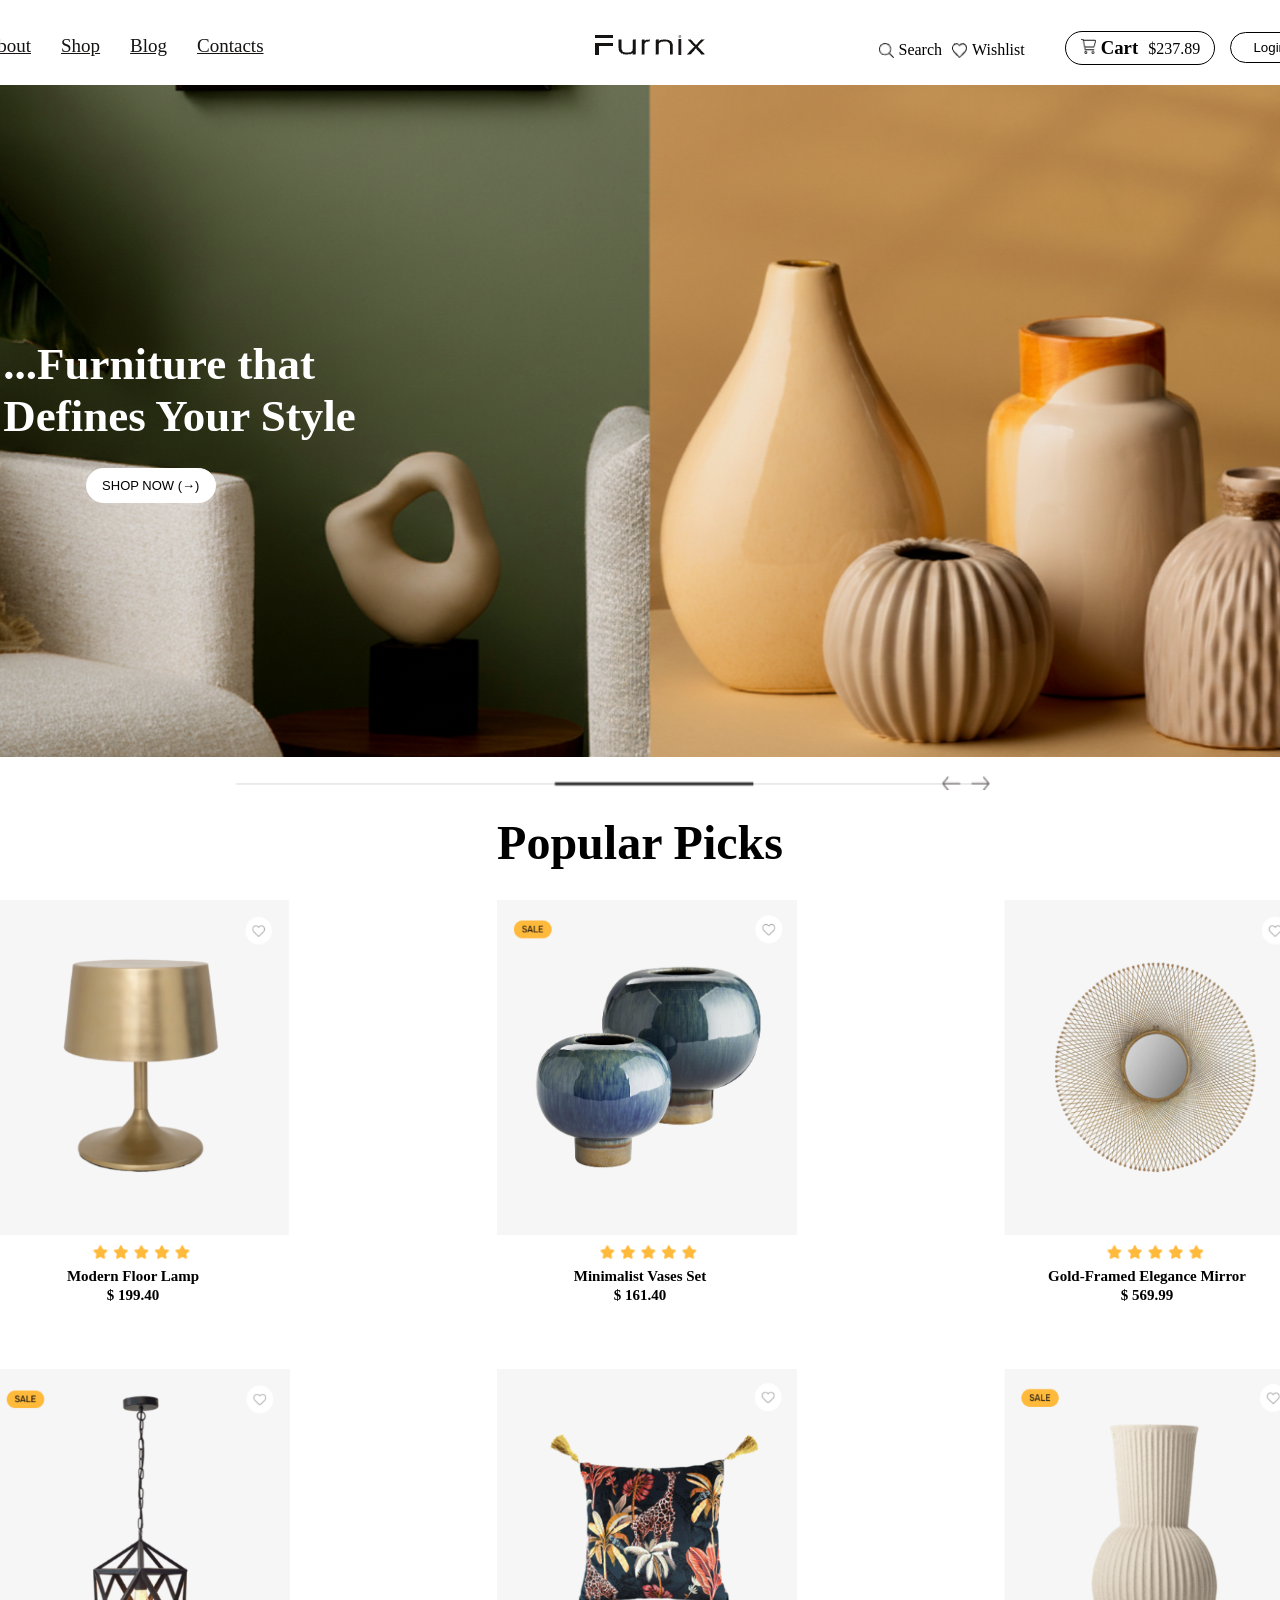
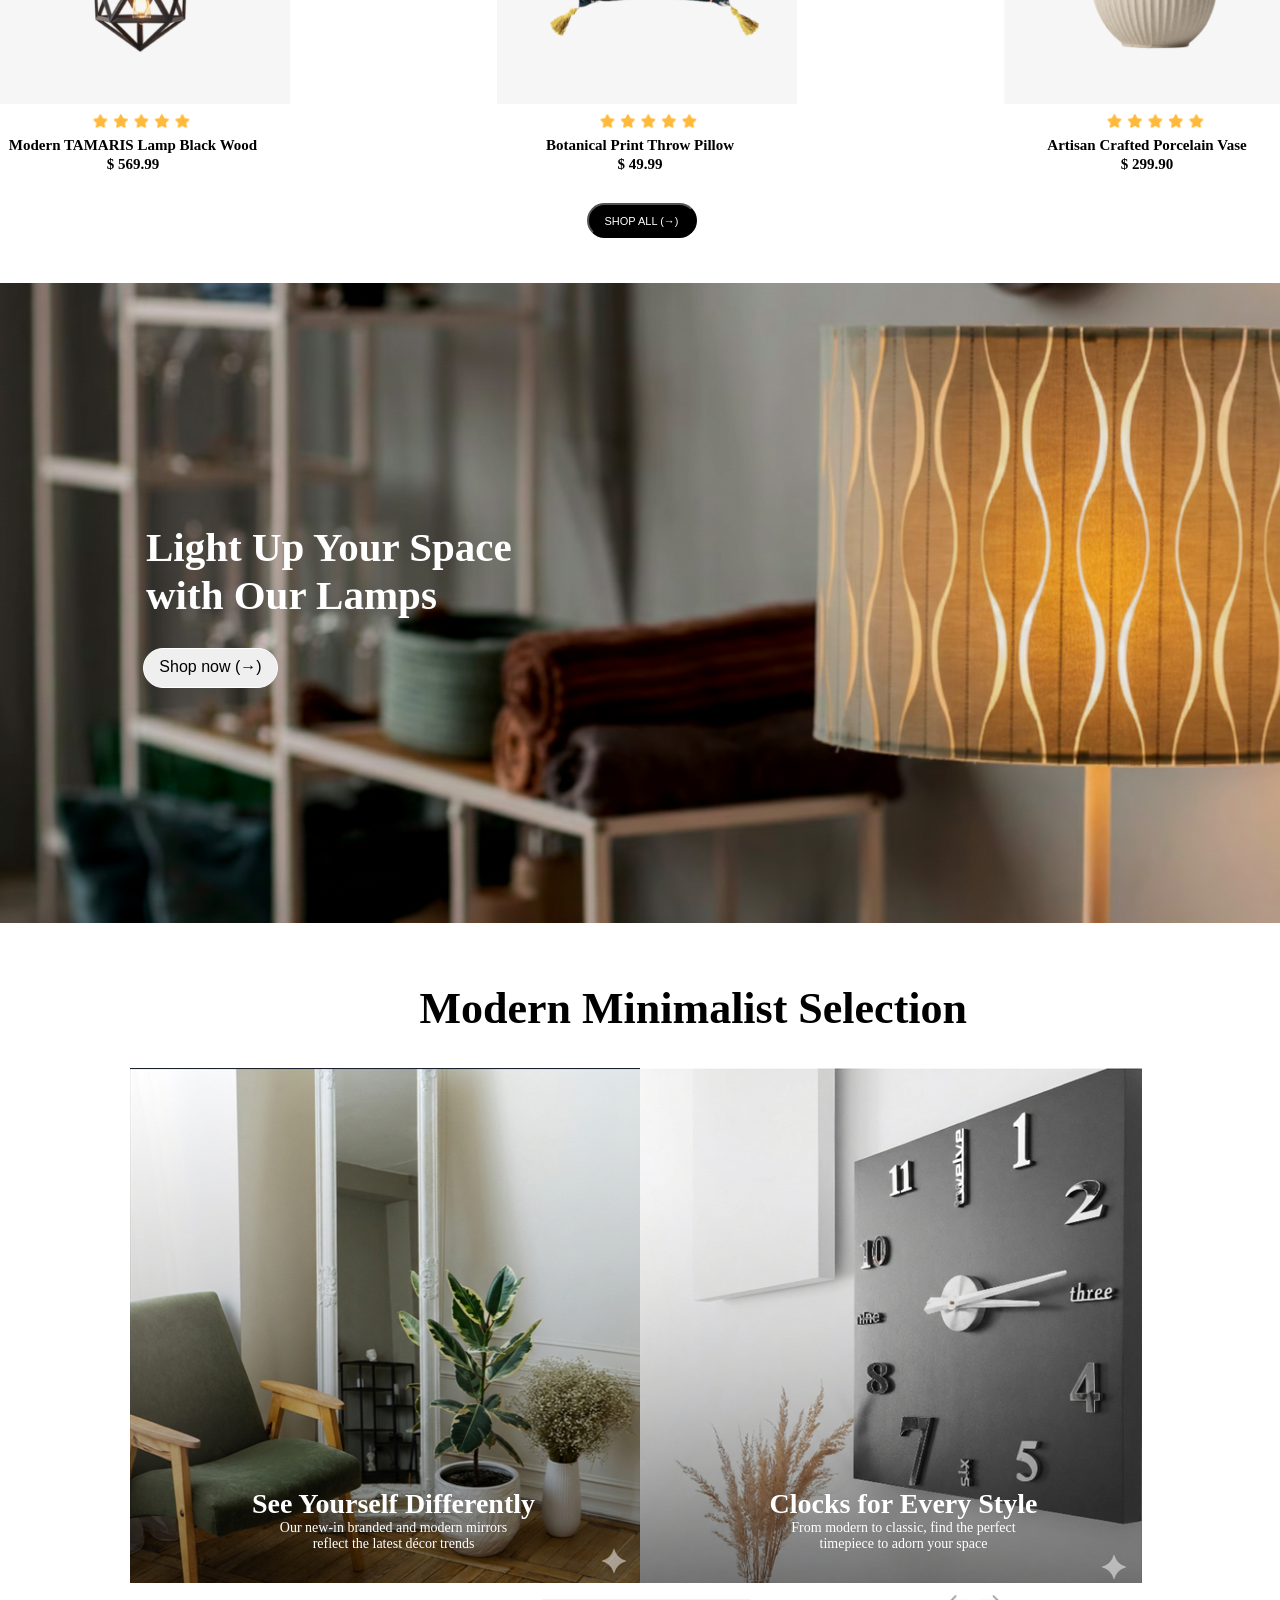
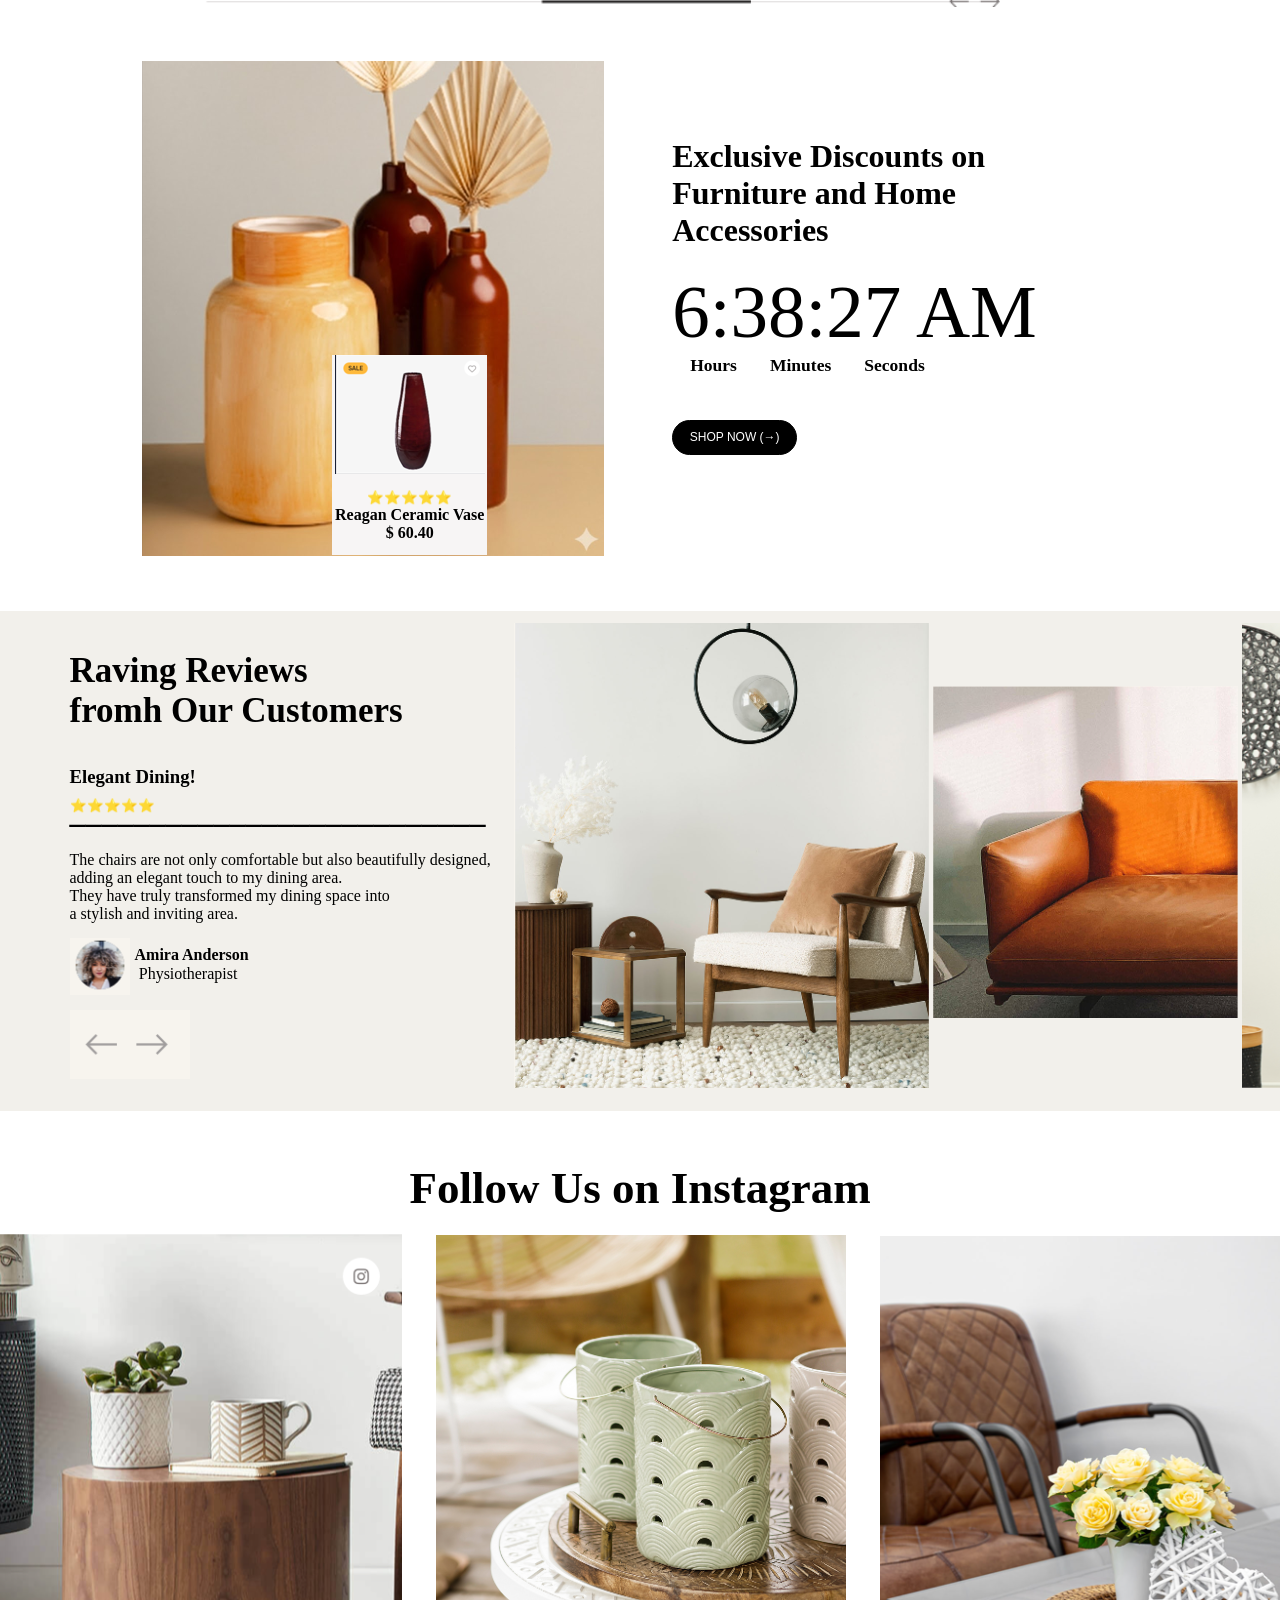
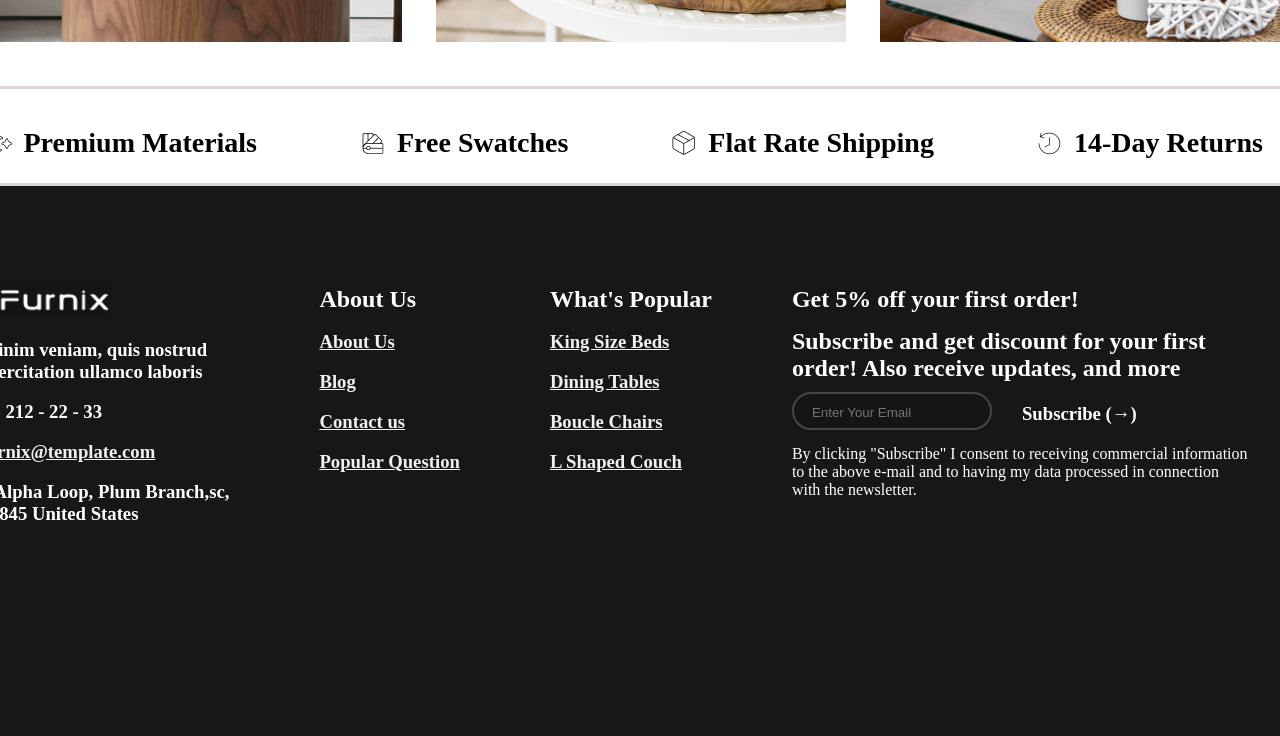
==== Index.htm/Index.html @ 24d4b341 "feat: New html css" ====
<!DOCTYPE html>
<html lang="en">
<head>
    <meta charset="UTF-8">
    <meta name="viewport" content="width=device-width, initial-scale=1.0">
    <title>Furnix</title>
    <link rel="stylesheet" href="/Style.css/stayl.css">
    <script>
    function displayTime (){
        let element = document.getElementById("clock");
        let now = new Date();
        element.innerHTML = now.toLocaleTimeString();
        setTimeout(displayTime,1000);
    }  
    window.onload = displayTime
    </script>
</head>
<body class="main_frame">
 <header class="header">
        <div class="header_box">
            <div class="header_box1">
                <img class="header_logo" src="/img.fayl/Logo (3).png" alt="">
            </div>
            <div class="header_box2">
                <a class="menu" href="">About</a>
                <a class="menu" href="">Shop</a>
                <a class="menu" href="">Blog</a>
                <a class="menu" href="">Contacts</a>
            </div>
            <div class="header_box3">
                <img class="header_img" src="/img.fayl/search (2).png" alt="">
                <p>Search</p>
                <img class="header_img" src="/img.fayl/heart.png" alt="">
                <p>Wishlist</p>
                <div class="header_box4">
                <img  class="header_img " src="/img.fayl/cart (2).png" alt="">
                <h3>Cart</h3>
                <p class="header_p">$237.89</p>
                </div>
            </div>
            <div class="sign1">
                <a  href="http://127.0.0.1:5501/Index.htm/Sign%20in.html"><button class="sign_in">Login</button></a>
             
            </div>  
            <div class="sign2">
                <a href="http://127.0.0.1:5501/Index.htm/Sign%20up.html"><button class="sign_in">Sign up</button></a>
            </div>
        </div> 
        <section class="hero">
          <div class="hero-content">
           <h1 class="h1">...Furniture that<br> Defines Your Style</h1> 
           <a href=""><button class="btn">SHOP NOW (→) </button></a>
          </div>
           <img class="section_img" src="/img.fayl/Skrinshot 2026-01-13 184321.png" alt="">
        </section>
        <h1 class="h1_grid">Popular Picks</h1>
        <div class="display_grid"> 
            <div>
                <img class="grid-1" src="/img.fayl/chiroq1.png" alt="">
                <img class="img_grid" src="/img.fayl/5 yulduz.png" alt="">
                <h4 class="h1-grid">Modern Floor Lamp</h4>
                <h5 class="h1-grid">$ 199.40</h5>
            </div>
            <div>
                <img class="grid-1" src="/img.fayl/koza1.png" alt="">
                <img class="img_grid" src="/img.fayl/5 yulduz.png" alt="">
                <h4 class="h1-grid">Minimalist Vases Set</h4>
                <h5 class="h1-grid">$ 161.40</h5>
            </div>
            <div>
                <img class="grid-1" src="/img.fayl/shilampa.png" alt="">
                <img class="img_grid" src="/img.fayl/5 yulduz.png" alt="">
                <h4 class="h1-grid">Gold-Framed Elegance Mirror</h4>
                <h5 class="h1-grid">$ 569.99</h5>
            </div>
            <div>
                <img class="grid-1" src="/img.fayl/lampa.png" alt="">
                <img class="img_grid" src="/img.fayl/5 yulduz.png" alt="">
                <h4 class="h1-grid">Modern TAMARIS Lamp Black Wood</h4>
                <h5 class="h1-grid">$ 569.99 </h5>
            </div>
            <div>
                <img class="grid-1" src="/img.fayl/yostiq.png" alt="">
                <img class="img_grid" src="/img.fayl/5 yulduz.png" alt="">
                <h4 class="h1-grid">Botanical Print Throw Pillow</h4>
                <h5 class="h1-grid">$ 49.99</h5>
                 <a href=""><button class="buttton_grid">SHOP ALL (→)</button></a>
            </div>
            <div>
                <img class="grid-1"  src="/img.fayl/koza2.png" alt="">
                <img class="img_grid" src="/img.fayl/5 yulduz.png" alt="">
                <h4 class="h1-grid">Artisan Crafted Porcelain Vase</h4>
                <h5 class="h1-grid">$ 299.90</h5>
            </div> 
        </div>
        <div class="Banner">
            <div class="Banner1">
               <h1 class="Banner_h1">Light Up Your Space <br> with Our Lamps</h1>
               <a href=""><button class="Banner_button">Shop now (→)</button></a>
            </div>
        </div>
        <h1 class="collections_h1">Modern Minimalist Selection</h1>
        <div class="collections">
            <div class="collections_img">
              <div  class="collections_p">
                <h1>See Yourself Differently</h1>
                <p>Our new-in branded and modern mirrors </p>
                <p>reflect the latest décor trends</p>
              </div>
            </div>
            <div class="collections_img1">
              <div class="collections_p1">
                <h1 >Clocks for Every Style</h1>
                <p>From modern to classic, find the perfect</p>
                <p>timepiece to adorn your space</p>
              </div>
            </div>
        </div>
        <img class="collections_img2" src="/img.fayl/Skrinshot 2026-01-13 184321.png" alt="">
        <div class="Discount">
            <div class="Discount_img">
                <div class="Discount_card">
                    <img src="/img.fayl/Skrinshot 2026-01-21 214600.png" alt="">
                    <div class="Discount_card1">
                    <h5>⭐⭐⭐⭐⭐</h5>
                    <h4>Reagan Ceramic Vase </h4>
                    <h4>$ 60.40</h4>
                    </div>
                </div>
            </div>
            <div class="Discount_box">
                <h1>Exclusive Discounts on <br> Furniture and Home <br> Accessories</h1>
                <div id="clock"></div>
                    <div class="Discount_h3" > 
                        <h3 class="Discounth3">Hours</h3>
                        <h3 class="Discounth3">    Minutes</h3>
                        <h3 class="Discounth3">Seconds</h3>
                    </div> 
                <button class="Discount_button">SHOP NOW  (→)</button>
            </div>
        </div>
        <div class="Reviews">
            <div class="Text">
                <h1 class="Text_h1">Raving Reviews <br> fromh Our Customers</h1>
                <div class="Text_1">
                    <h3 class="Text_h3">Elegant Dining!</h1>
                    <h5 class="Text_h5">⭐⭐⭐⭐⭐</h1>
                    <h1 class="Text_h2">__________________________</h1>
                    <p>The chairs are not only comfortable but also beautifully designed,<br>
                        adding an elegant touch to my dining area. <br>
                        They have truly transformed my dining space into <br>
                        a stylish and inviting area.</p>
                    <div class="Text_img">
                    <img src="/img.fayl/Skrinshot 2026-01-22 210631.png" alt="">
                    <h4 class="Text_h4">Amira Anderson</h3><br>
                    <p class="Text_p">Physiotherapist</p>
                </div>    
                    <img src="/img.fayl/Skrinshot 2026-01-22 212619.png" alt="">
            </div>       
            <div class="Reviews_img">
                <img src="/img.fayl/Skrinshot 2026-01-23 214213.png" alt="">
                <img class="Reviews_img1" src="/img.fayl/Skrinshot 2026-01-23 214321.png" alt="">
                <img src="/img.fayl/Skrinshot 2026-01-24 200649.png" alt="">
            </div>
        </div>
        <div class="insta">
            <h1 class="insta_h1">Follow Us on Instagram</h1>
            <img class="insta_img" src="/img.fayl/Skrinshot 2026-01-24 215244.png" alt="">
            <img class="insta_img1" src="/img.fayl/Skrinshot 2026-01-24 215312.png" alt="">
            <img class="insta_img2" src="/img.fayl/Skrinshot 2026-01-24 215333.png" alt="">
        </div>
        <div class="Features">
            <div class="Features1">
                <img class="Features_img" src="/img.fayl/Skrinshot 2026-01-25 213824.png" alt="">
                <h2 class="Features_h2"> Premium Materials</h2>
            </div>
            <div class="Features2">
                <img class="Features_img" src="/img.fayl/Skrinshot 2026-01-25 213837.png" alt="">
                <h2 class="Features_h2"> Free Swatches</h2>
            </div>
            <div class="Features3">
                <img class="Features_img" src="/img.fayl/Skrinshot 2026-01-25 213850.png" alt="">
                <h2 class="Features_h2"> Flat Rate Shipping</h2>
            </div>
            <div class="Features4">
                <img class="Features_img" src="/img.fayl/Skrinshot 2026-01-25 213905.png" alt="">
                <h2 class="Features_h2"> 14-Day Returns </h2>
            </div>
        </div>
        <div class="footer_header">
            <div class="footer"> 
            <div class="footer_1">
                <div> 
                    <img class="footer_img1" src="/img.fayl/Skrinshot 2026-01-29 165948.png" alt="">
                    <h3>Minim veniam, quis nostrud <br> exercitation ullamco laboris</h4> 
                </div>
                <div>
                    <img src="" alt="">
                    <h3>1 - 212 - 22 - 33</h3>
                </div>
                <div>
                    <img src="" alt="">
                    <a class="ahref" href=""><h3>furnix@template.com</h3></a>
                </div>
                <div>
                    <img src="" alt="">
                    <h3>9 Alpha Loop, Plum Branch,sc,<br> 29845  United States</h2>
                </div>
            </div>
            <div class="footer_2">
                <h2>About Us</h1>
                <img src="" alt=""><a class="ahref" href=""><h3>About Us</h3></a>
                <img src="" alt=""><a class="ahref" href=""><h3>Blog</h3></a>
                <img src="" alt=""><a class="ahref" href=""><h3>Contact us</h3></a>
                <img src="" alt=""><a class="ahref" href=""><h3>Popular Question</h3></a>
            </div>
            <div class="footer_3">
                <h2>What's Popular</h1>
                <img src="" alt=""><a class="ahref" href=""><h3>King Size Beds</h3></a>
                <img src="" alt=""><a class="ahref" href=""><h3>Dining Tables</h3></a>
                <img src="" alt=""><a class="ahref" href=""><h3>Boucle Chairs</h3></a>
                <img src="" alt=""><a class="ahref" href=""><h3>L Shaped Couch</h3></a>
            </div>
            <div class="footer_4">
                <h2 class="footer4_h2">Get 5% off your first order!</h1>
                <h2>Subscribe and get discount for your first<br> order!  Also receive updates, and more</h3>
                <input class="footer_input" type="email" placeholder="Enter Your Email"><h3 class="input_h3">Subscribe     (→)</h2>
                <p>
                    By clicking "Subscribe" I consent to receiving commercial information <br>
                    to the above e-mail and to having my data processed in connection <br>
                    with the newsletter. 
                </p>
            </div>
            </div>
            <div class="footer_down">
                
            </div>
        </div>
    </header>
</body>
</html>
---- Style.css/stayl.css ----
*{
    margin: 0;
    padding: 0; 
    box-sizing: border-box;
}
.main_frame{
    width: 100%;
    height: 100%;
    display: flex;
    flex-direction: column;
    justify-content: center;
    align-items: center;
}
.header{
    width: 1521px;
    height: 5400px;
    background-color: white;

}
.header_box{
    width: 90%;
    height:40px;
    padding: 35px;
    display: flex;
    justify-content: space-evenly;
}
.header_box1{
    width: 109px;
    height: 19px;
    margin-left: 630px;
}
.header_logo{
    margin-left: 50px;
}
.header_box2{
    width:200px; 
    height: 27px;
    margin-left: -700PX;
    display: flex;
}
.menu{
    border-bottom:calc(none);
    color: rgb(22, 20, 19);
    font-size:19px;
    margin-left:30px;
} 
.header_box3{
    width: 361;
    height: 40px;
    padding: 2px 10px;
    margin-left: 705px;
    margin-top:4px;
    display: flex;
}
.header_p{
    margin-left:10px;
    margin-top: 3px;
}
.header_img{
    margin-right: 5px;
    margin-left: 10px;
    margin-top: 2px;
    width: 15px;
    height: 15px;
}
.header_box4 {
    width: 150px;
    height: 34px;
    margin-left:40px;
    padding:5px;
    margin-top: -10px;
    display: flex;
    border: 1px solid black;
    border-radius: 25px;
}
.sign_in{
    width: 80px;
    height: 31px;
    margin-top: -3px;
    margin-left: 5px;
    border: 1px solid rgb(0, 0, 0);
    border-radius: 30px;
    background-color: white;
    color: black;
}
.hero{
    width: 100%;
    height: 675px;
    margin-top: 15px;
    background-image: url(/img.fayl/Gemini_Generated_Image_x4nnutx4nnutx4nn.png);
    background-repeat: no-repeat;
}
.h1{
    font-size: 45px;
}
.hero-content{
    width: 600px;
    height: 610px;
    display: flex;
    justify-content: center;
    align-items: center;
    color: white;
}
.btn{
    width: 130px;
    height: 35px;
    background-color: white;
    text-align: center;
    margin-left:-270px ;
    margin-top: 190px;
    border: 1px solid white; 
    border-radius: 35px;
    font-size: 13px;
    color: black;
}
.section_img{
    width: 50%;
    height: 15px;
    margin-left: 350px;
    margin-top: 80px;
}
.h1_grid{
    margin-top: 55px;
    font-size: 48px;
    text-align: center;
}
.display_grid{
    margin-top: 30px;
    display: grid;
    grid-template-columns:repeat(3,1fr) ;
    grid-template-rows:repeat(2,1fr) ;
}
.grid-1{
    width: 300px;
    height: 335px;
    margin-left: 110px;
}
.img_grid{
    margin-top: 5px;
    margin-left: 210px;
}
.h1-grid{
    font-size: 15px;
    margin-top: 2px;
   text-align: center; 
}
.buttton_grid{
    width: 110px;
    height: 35px;
    font-size: 11px;
    background-color: black;
    color: white;
    border-radius: 30px;
    margin-top: 30px;
    margin-left: 200px;
}
.Banner{
    width: 100%;
    height: 665px;
    margin-top: 45px;
    background-image: url(/img.fayl/Gemini_Generated_Image_4t0xxm4t0xxm4t0x.png);
    background-repeat: no-repeat;
}
.Banner1{
    width: 1050px;
    height: 600px;
    display: flex;
    justify-content: center;
    align-items: center;
}
.Banner_h1{
    width: 517px;
    height: 120px;
    font-size: 41px;
    color: white;
}
.Banner_button{
    width: 135px;
    height: 40px;
    font-size: 16px;
    font-family:  -apple-system, BlinkMacSystemFont, 'Segoe UI', Roboto, sans-serif;
    border: 1px solid rgb(255, 255, 255);
    border-radius: 30px;
    padding-bottom: 3px;
    margin-left:-520px ;
    margin-top: 170px;
}
.collections{
    width: 1320px;
    height: 525px;
    display: flex;
    justify-content: center;
    margin-top: 25px;
    margin-left: 100px;
}
.collections_img{
    width: 510px;
    height: 515px;
    background-image: url(/img.fayl/Skrinshot\ 2026-01-18\ 195923.png);
    background-repeat: no-repeat;
}
.collections_img1{
    width: 510px;
    height: 515px;   
    background-image: url(/img.fayl/Skrinshot\ 2026-01-18\ 195959.png);
    background-repeat: no-repeat;
}
.collections_img2{
    width: 800px;
    margin-left: 320px;
}
.collections_h1{
    width: 634px;
    height: 60px;
    font-size: 44px;
    margin-left: 540px;
    margin-top:35px
}
.collections_p{
    width: 328px;
    height: 86px;
    font-size: 14px;
    color: white;
    text-align: center;
    margin-left: 100px;
    margin-top: 420px;
}
.collections_p1{
    width: 328px;
    height: 86px;
    font-size: 14px;
    color: white;
    text-align: center;
    margin-left: 100px;
    margin-top: 420px;
}
.Discount{
    width:1320px;
    height: 600px;
    display: flex;
    justify-content: center;
    align-items: center;
}
.Discount_img{
    width: 510px;
    height: 500px;
    margin-left: 100px;
    background-image: url(/img.fayl/Skrinshot\ 2026-01-21\ 213431.png);
    background-repeat: no-repeat;
}
.Discount_card{
    width: 155px;
    height:200px ;
    margin-top: 294px;
    margin-left: 190px;
    background-color:rgb(247, 245, 245);
    text-align: center;
} 
.Discount_card1{
    margin-top: 12px;
}
.Discount_box{
    margin-top:-30px ;
    margin-left:20px;
}
#clock{
    margin-top: 20px;
    font-size: 75px;
}
.Discount_h3{
    width: 100px;
    height: 30px;
    display: flex;
    font-size: 15px;
    margin-left:-15px;
}
.Discounth3{
    margin-left: 33px;
}
.Discount_button{
    width: 125px;
    height: 35px;
    font-size: 12px;
    border: 1px solid black;
    border-radius: 30px;
    background-color: black;
    color: white;
    margin-top: 35px;
}
.Reviews{
    width: 100%;
    height: 500px;
    background-color: rgb(242, 240, 235);
    padding-left: 190px;
    padding-top: 40px;
}
.Text_h1{
    font-size: 35px;
}
.Text_h3{
    margin-top: 35px;
    margin-bottom:10px ;
}
.Text_h2{
    margin-top: -20px;
    margin-bottom: 20px;
}
.Text_img{
    display: flex;
    margin-top: 15px;
    margin-bottom: 15px;
}
.Text_h4{
    margin-top: 8px;
    margin-left: 5px;
}
.Text_p{
    margin-top: 27px;
    margin-left: -110px;
}
.Reviews_img{
    margin-top:-460px;
    margin-left: 444px;
}
.Reviews_img1{
    margin-bottom: 70px;
}
.insta{
    margin-left:-80px ;
    margin-top: 70px;
}
.insta_h1{
    font-size: 45px;
    margin-left: 420px;
    margin-bottom: 20px;
}
.insta_img1{
    margin-left: 30px;
}
.insta_img2{
    margin-left: 30px;
}
.Features{
    width: 114%;
    height: 100px;
    border: 3px solid rgb(221, 212, 212);
    display: flex;
    margin-top: 40px;
    margin-left:-189px;
}
.Features_h2{
    font-size: 28px;
    margin-left: 140px;
    margin-top: 20px;
}
.Features_img{
    margin-left: 100px;
    margin-bottom: -55px;
}
.footer{
    display: flex;
}
.footer_header{
    width: 1520px;
    height: 550px;
    margin-left:-189px ;
    background-color: rgb(23, 23, 23);
    color: white;
}
.footer{
    margin-left: 100px;
    padding-top: 100px;
}
.footer_img1{
    margin-left: 15px;
    margin-bottom: 20px;
}
.footer_2{
    margin-left: 90px;
    margin-right: 90px;
}
.footer_3{
    margin-right: 80px;
}
.footer4_h2{
    margin-bottom: 15px;
}
.footer_input{
    width: 200px;
    height: 38px;
    border: 2px solid rgb(70, 70, 70);
    border-radius: 30px;
    background-color: rgb(21, 21, 21);
    color: white;
    padding-top: 2px;
    padding-left: 18px;
    margin-top: 10px;
    margin-bottom: 8px;
}
.input_h3{
    margin-left: 230px;
    margin-top: -35px;
    margin-bottom: 20px;
}
.ahref{
    color: rgb(240, 240, 240);
}
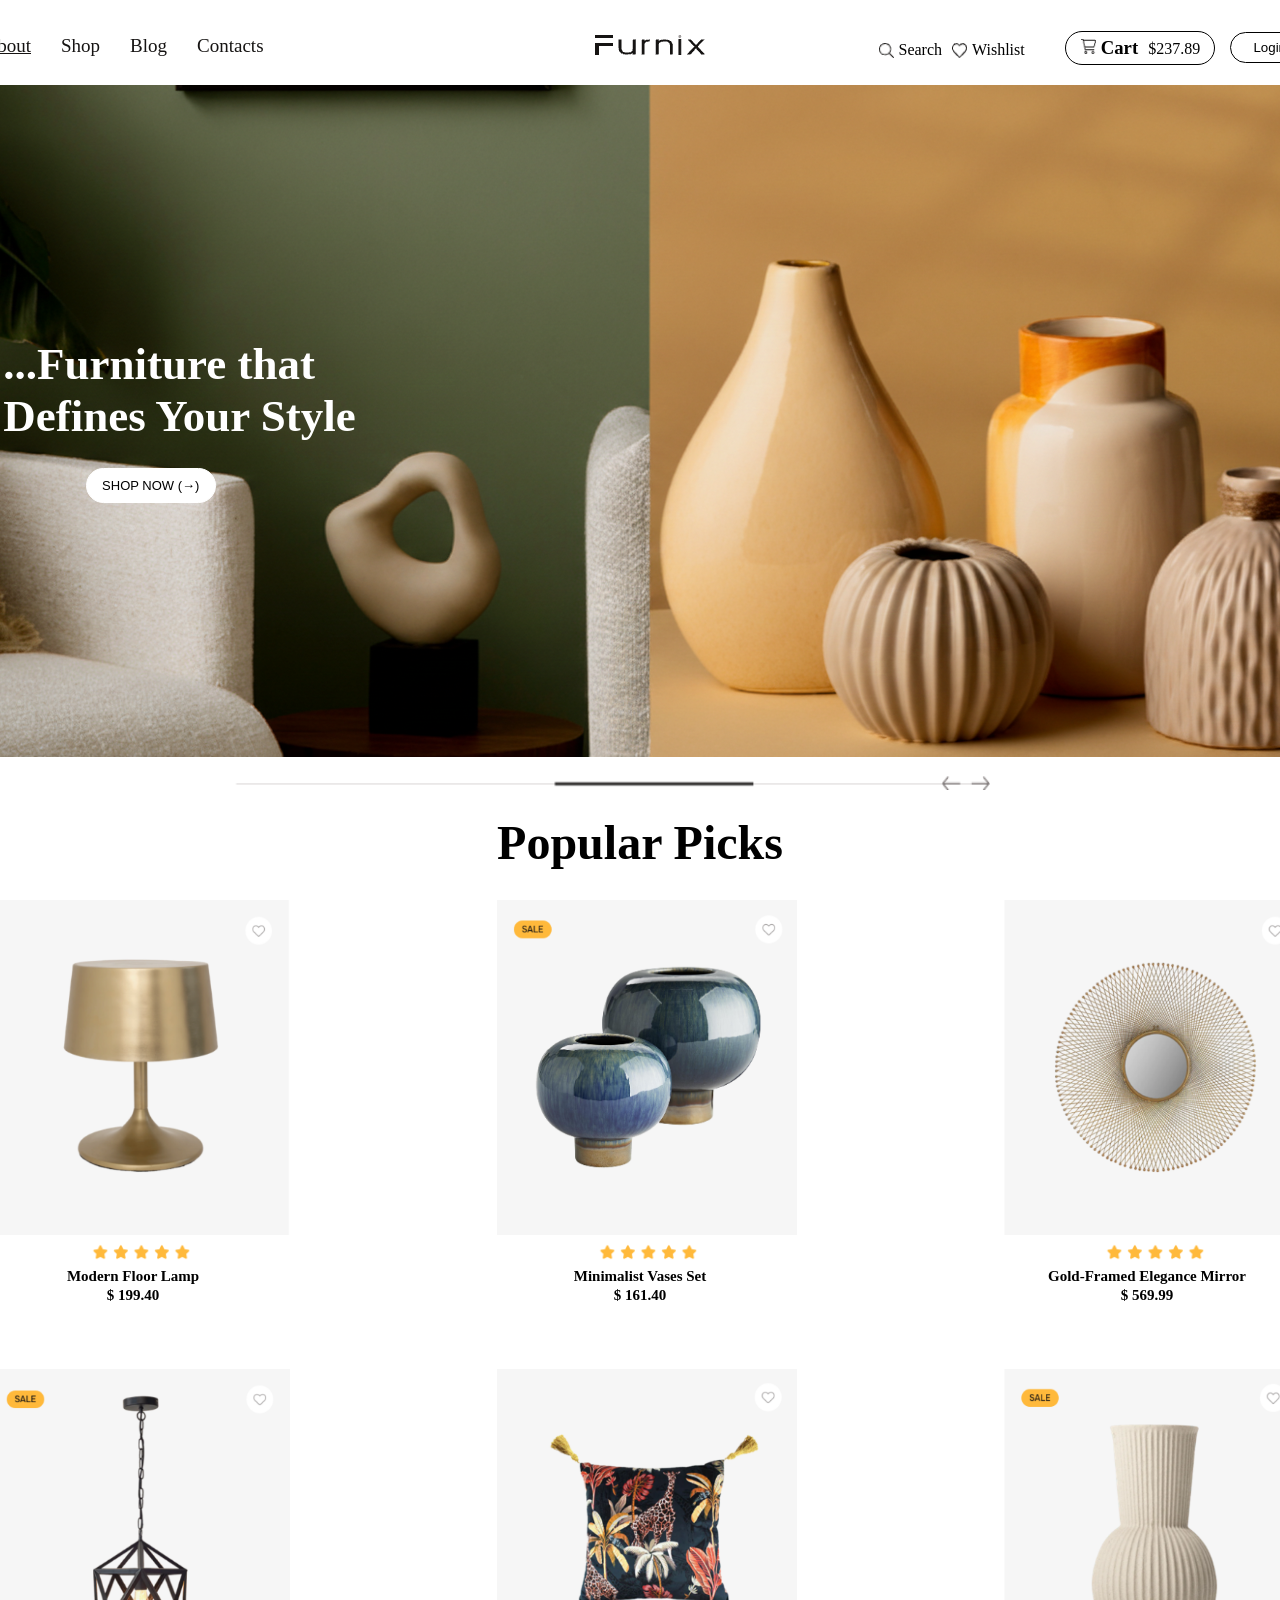
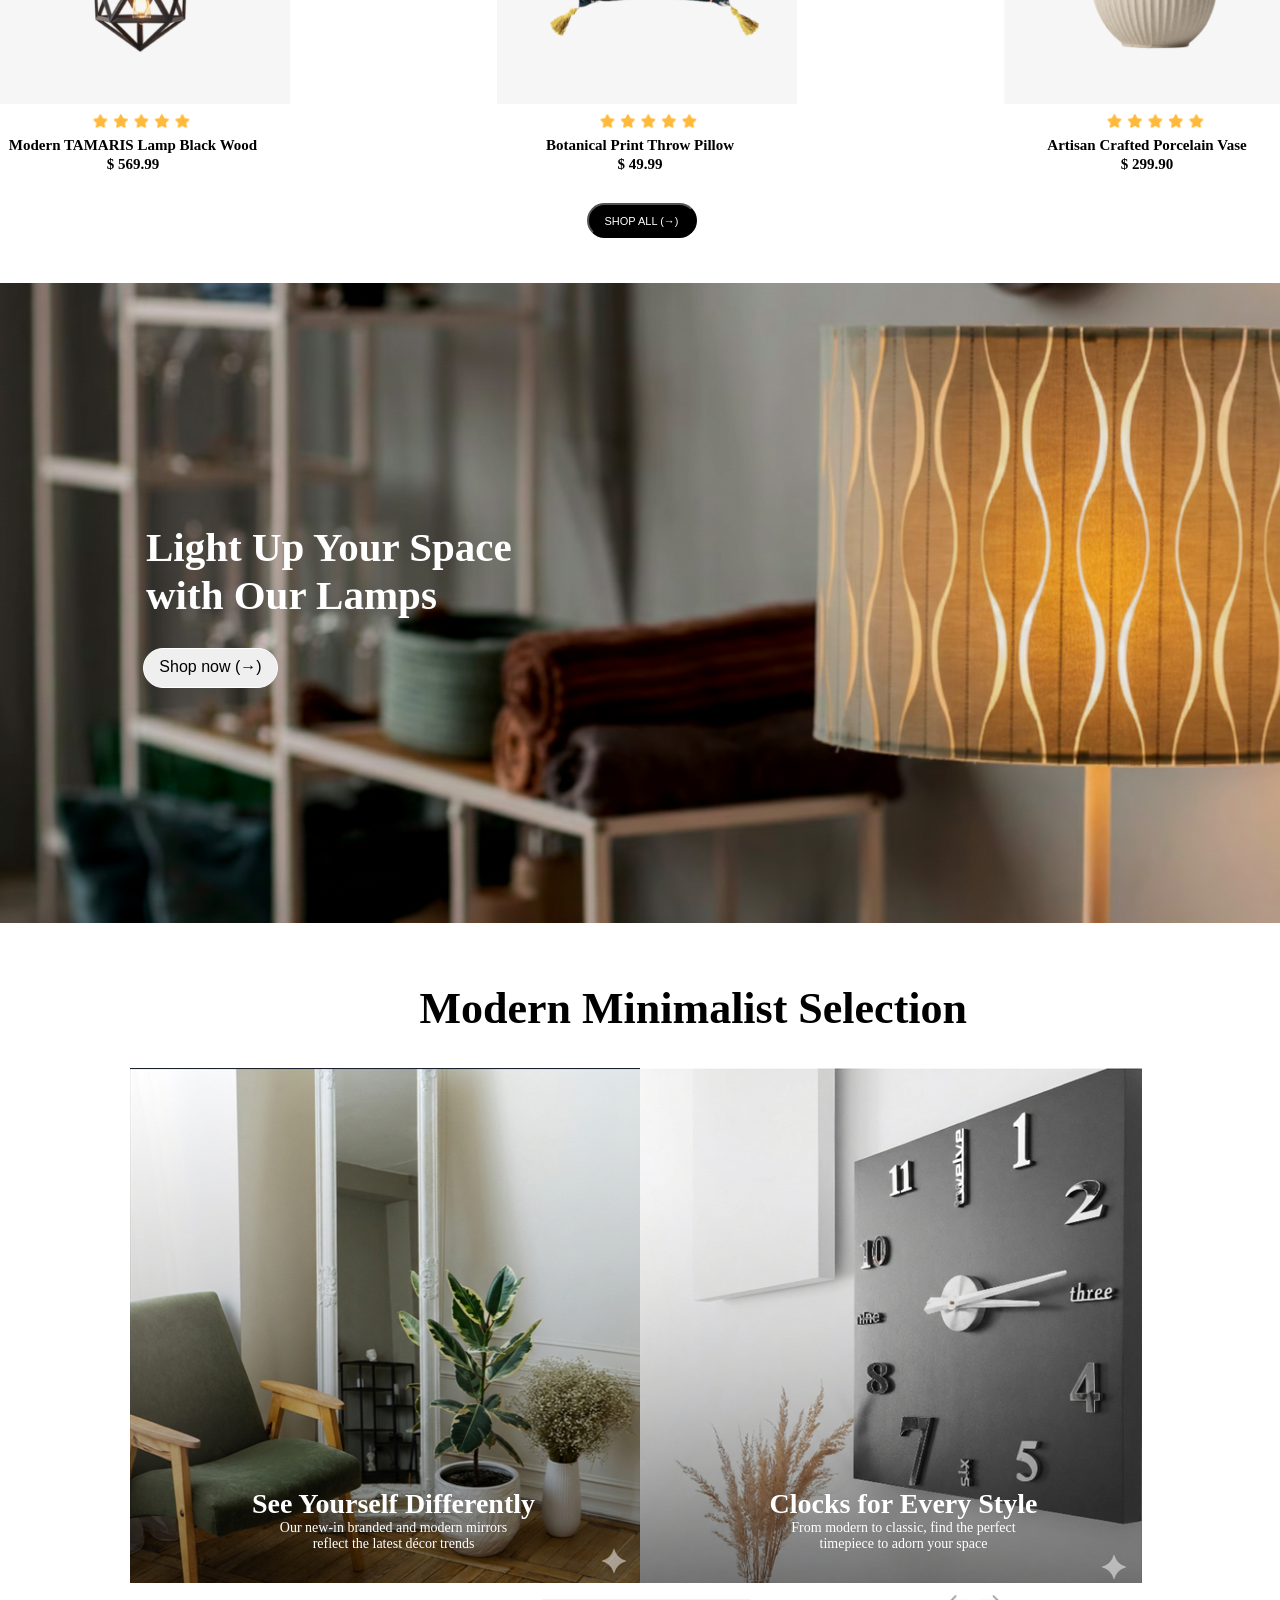
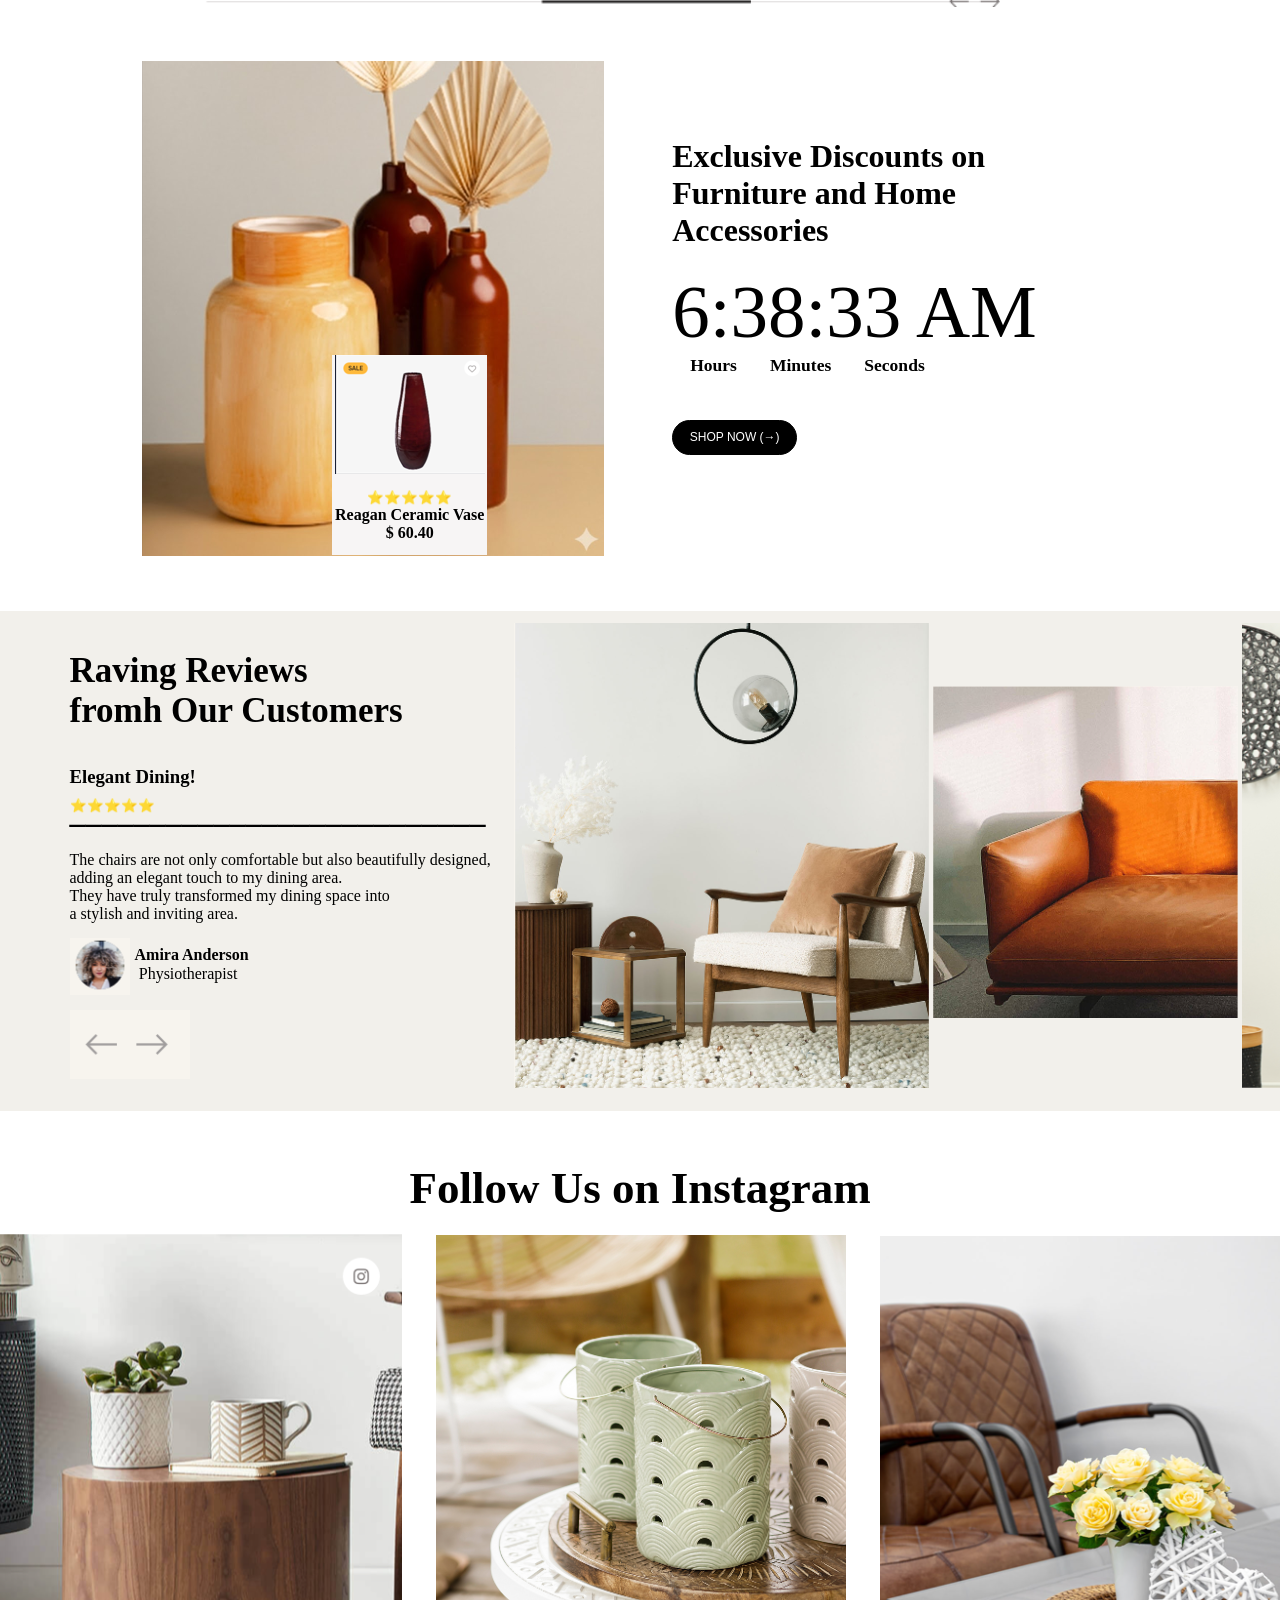
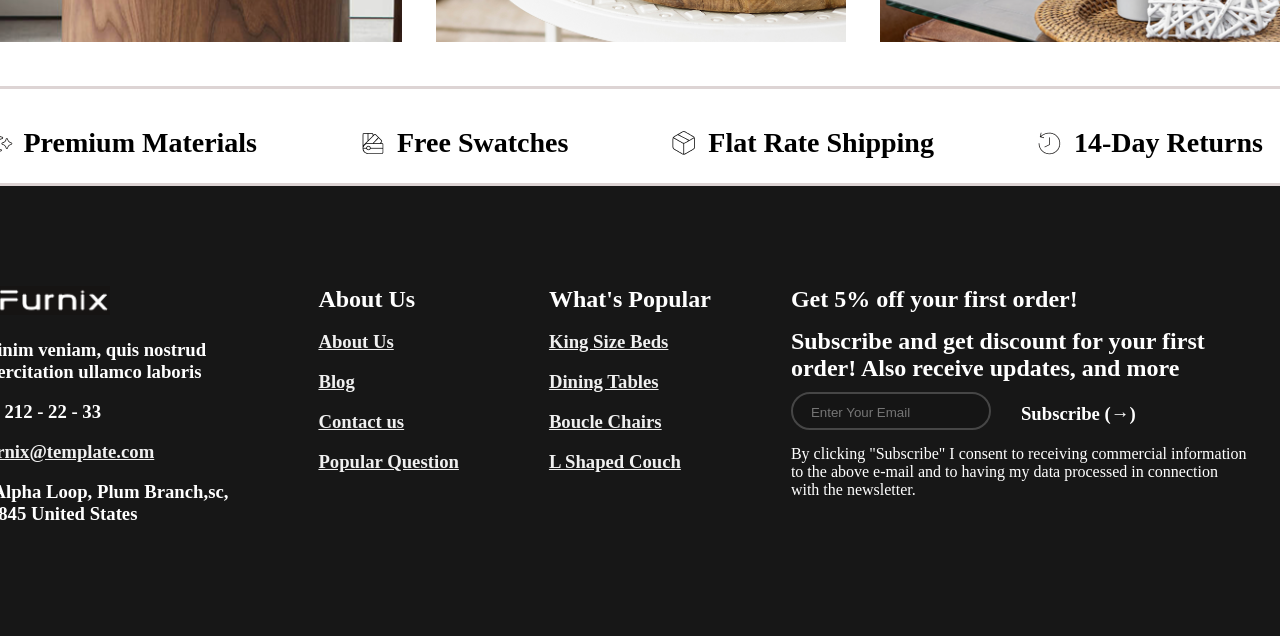
==== commit f0617a4c: "feat: New html css" ====
--- a/Index.htm/Index.html
+++ b/Index.htm/Index.html
@@ -22,10 +22,10 @@
                 <img class="header_logo" src="/img.fayl/Logo (3).png" alt="">
             </div>
             <div class="header_box2">
-                <a class="menu" href="">About</a>
-                <a class="menu" href="">Shop</a>
-                <a class="menu" href="">Blog</a>
-                <a class="menu" href="">Contacts</a>
+                <a href=""class="menu">About</a>
+                <a href=""class="menu-link">Shop</a>
+                <a href=""class="menu-link">Blog</a>
+                <a href=""class="menu-link">Contacts</a>
             </div>
             <div class="header_box3">
                 <img class="header_img" src="/img.fayl/search (2).png" alt="">
--- a/Style.css/stayl.css
+++ b/Style.css/stayl.css
@@ -37,9 +37,30 @@
     height: 27px;
     margin-left: -700PX;
     display: flex;
+    text-decoration: none;
+}
+.menu-link {
+  text-decoration: none;
+  color: black;
+  position: relative;
+  color: rgb(22, 20, 19);
+  font-size:19px;
+  margin-left:30px;
+}
+.menu-link::after {
+  content: "";
+  position: absolute;
+  left: 0;
+  bottom: -1px;
+  width: 0;
+  height: 2px;
+  background: black;
+  transition: 0.3s;
+}
+.menu-link:hover::after {
+  width: 100%;
 }
 .menu{
-    border-bottom:calc(none);
     color: rgb(22, 20, 19);
     font-size:19px;
     margin-left:30px;
@@ -362,8 +383,8 @@
 }
 .footer_header{
     width: 1520px;
-    height: 550px;
-    margin-left:-189px ;
+    height: 450px;
+    margin-left:-190px ;
     background-color: rgb(23, 23, 23);
     color: white;
 }
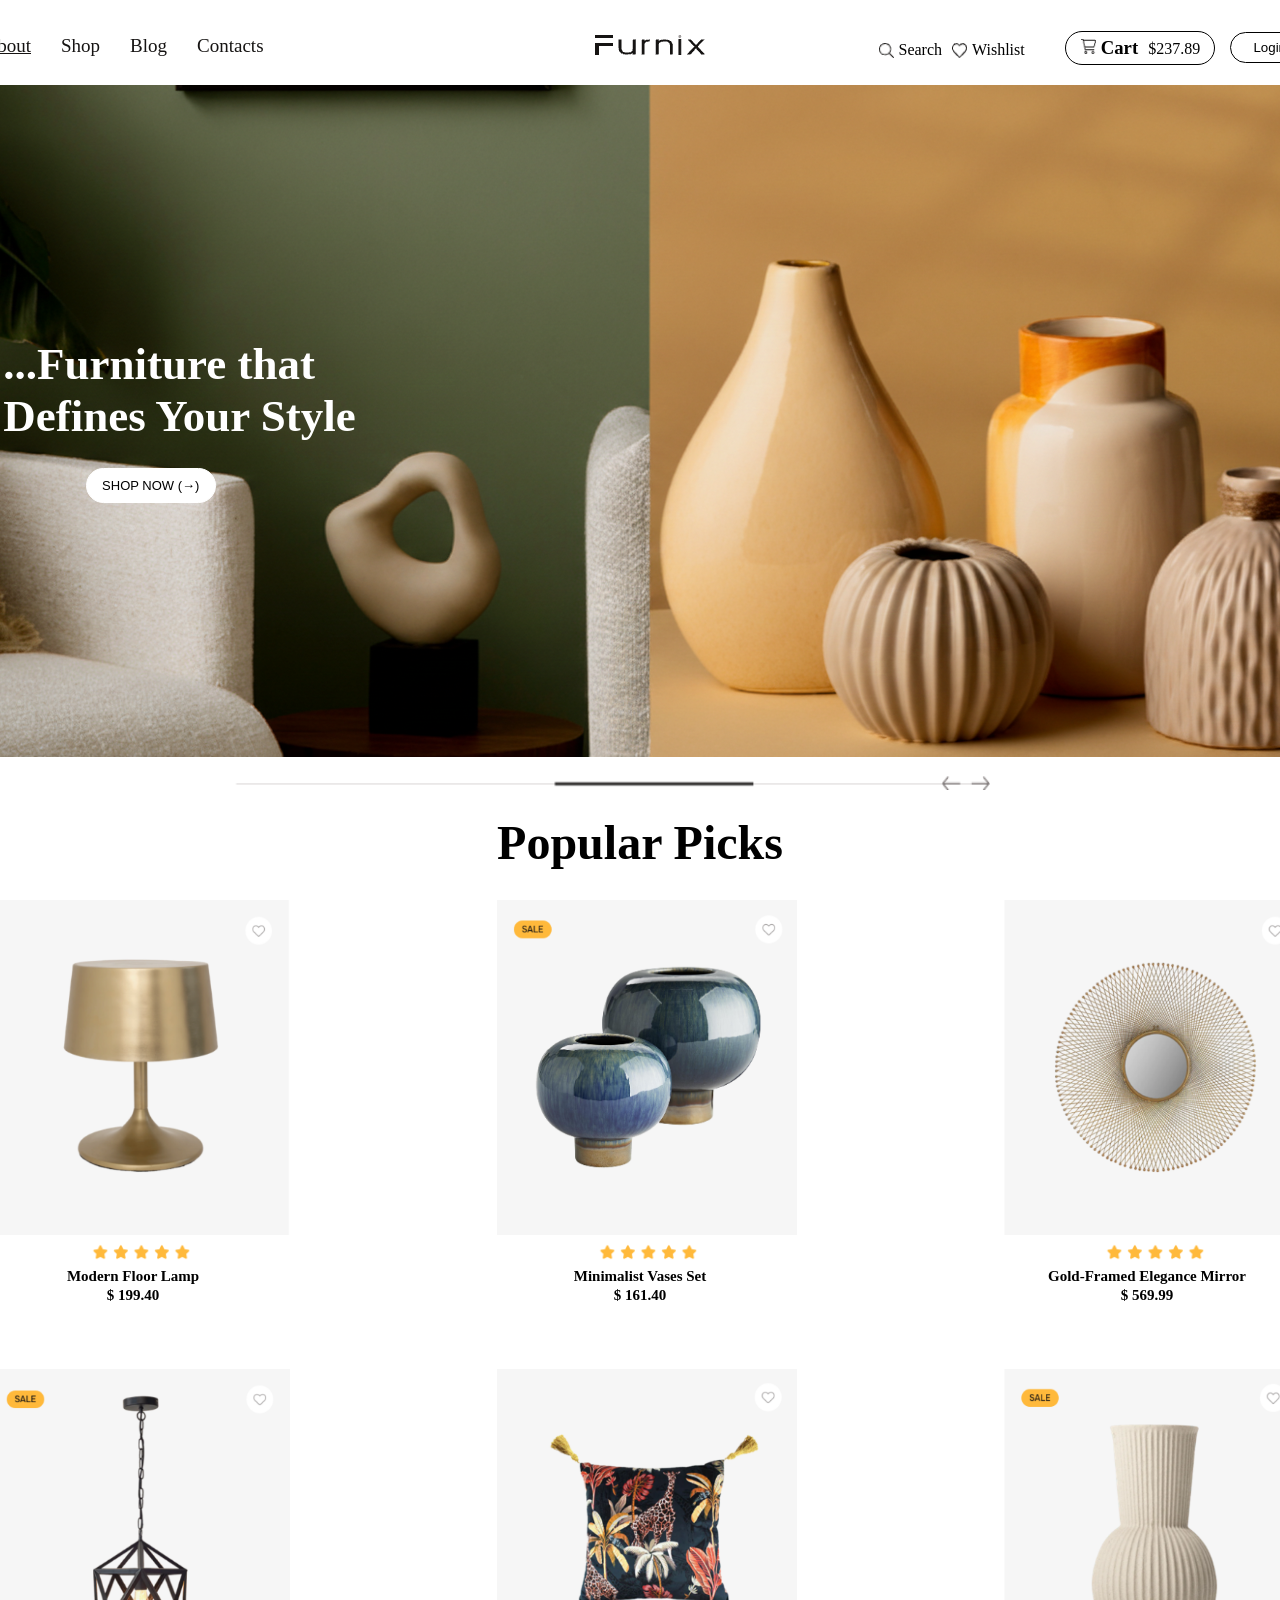
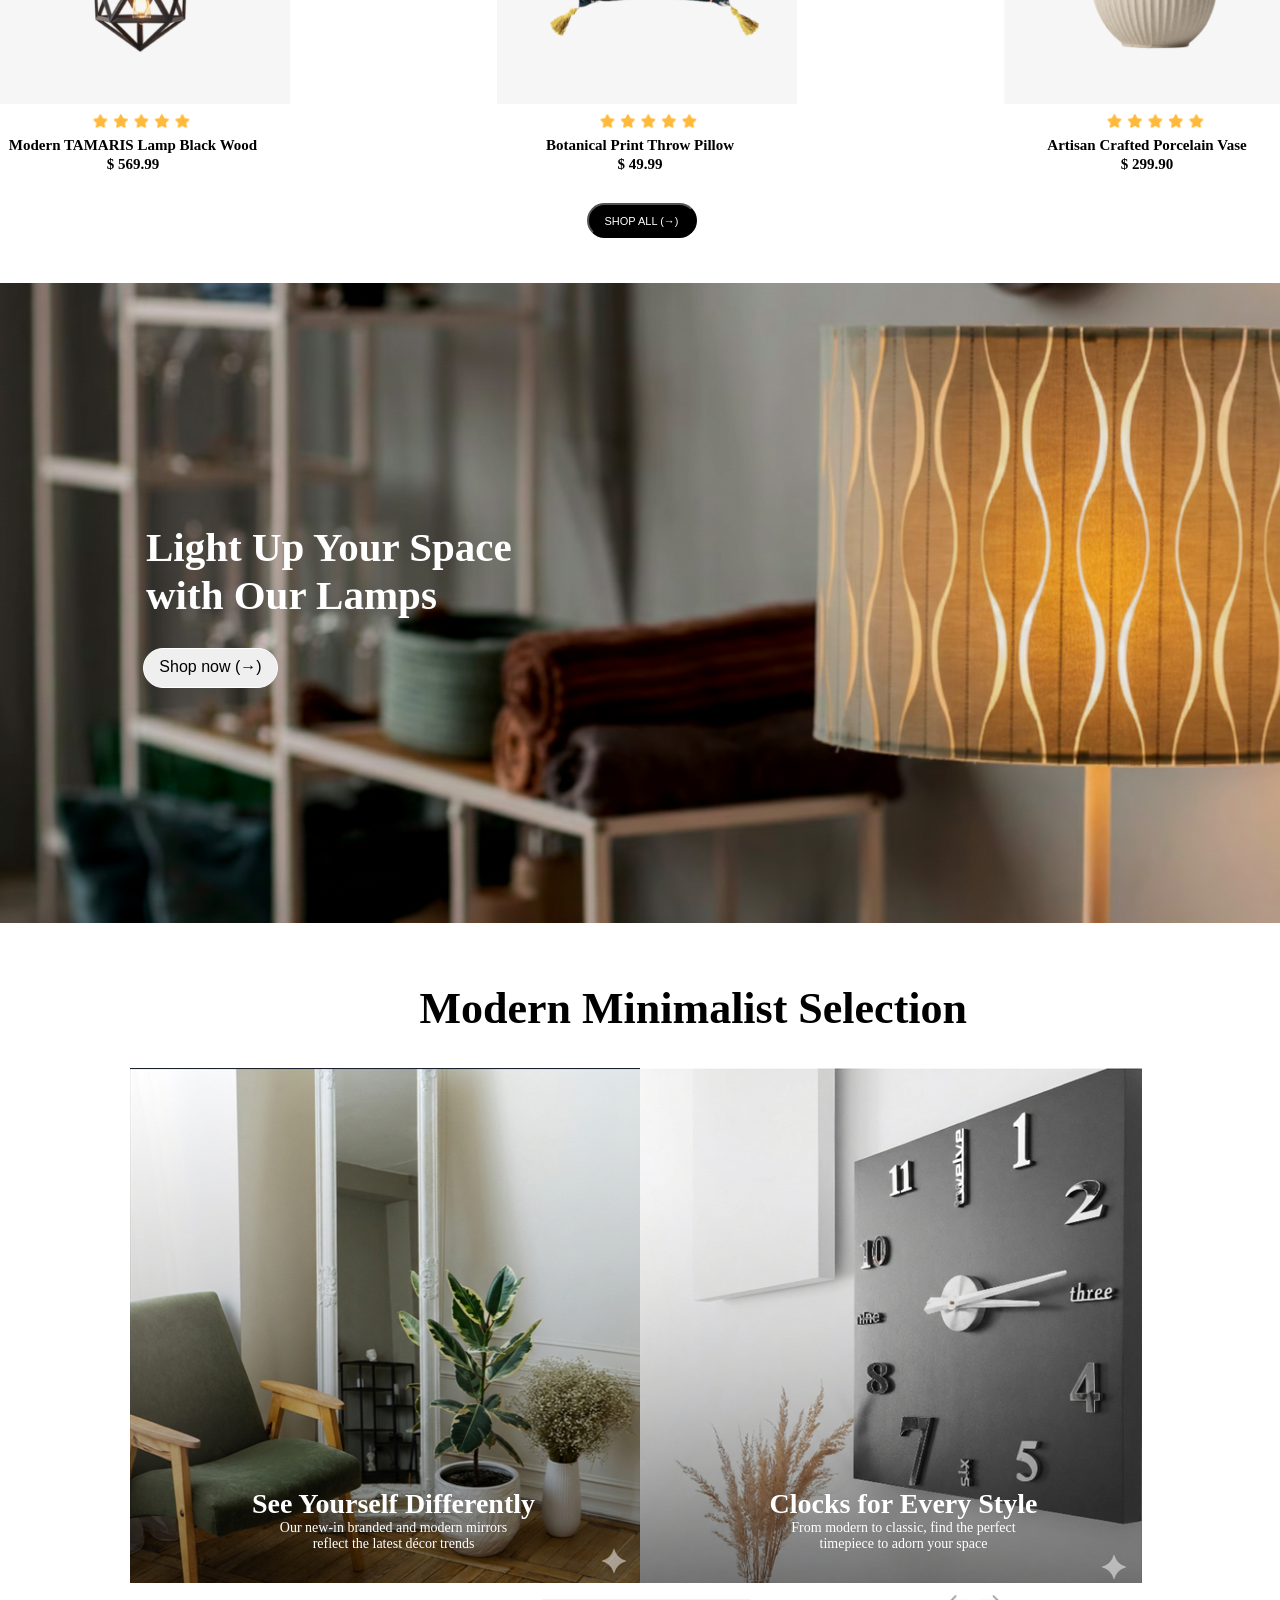
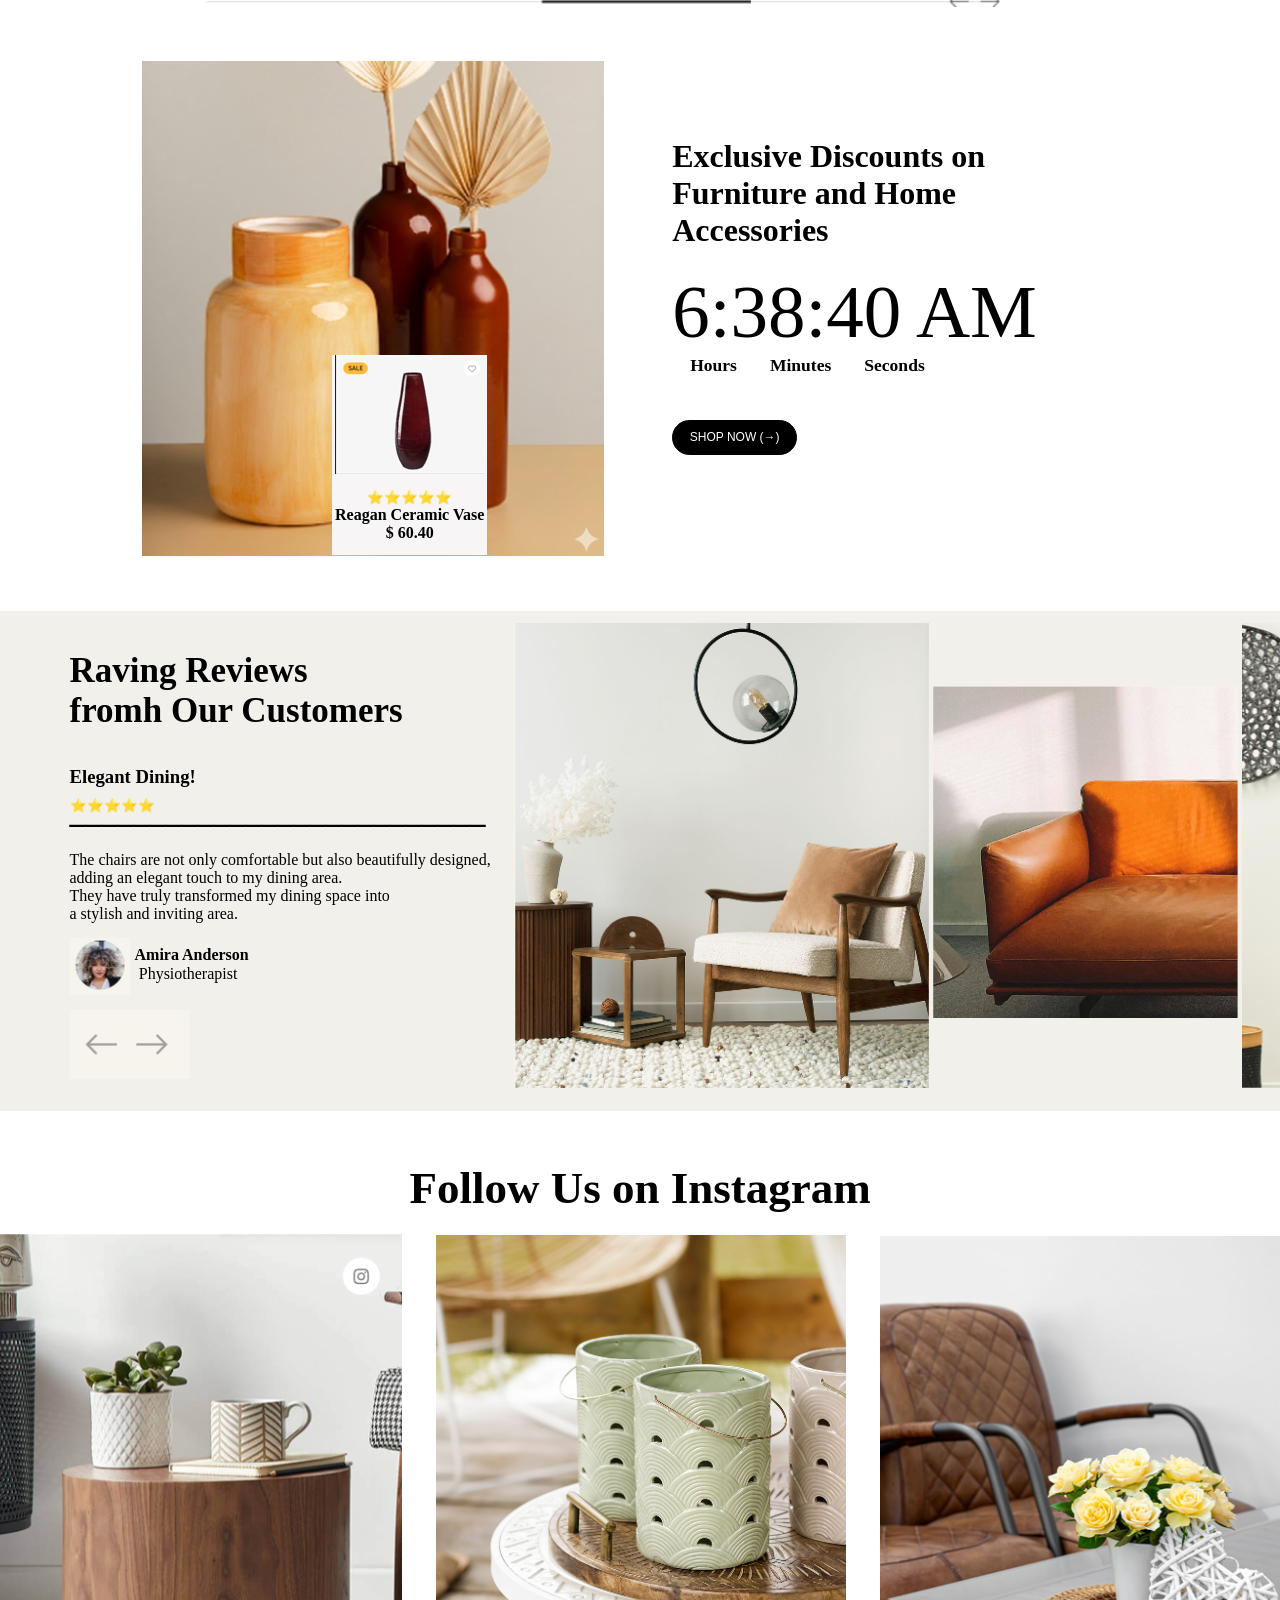
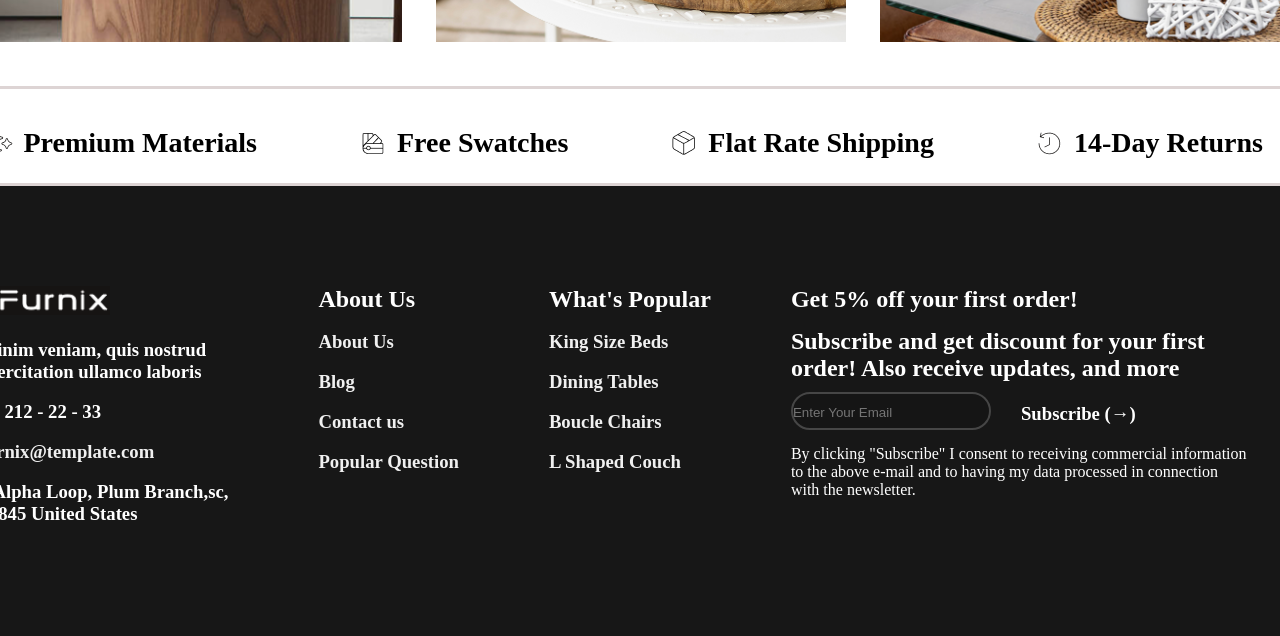
==== commit 221666b4: "feat: New html css" ====
--- a/Index.htm/Index.html
+++ b/Index.htm/Index.html
@@ -39,11 +39,11 @@
                 </div>
             </div>
             <div class="sign1">
-                <a  href="http://127.0.0.1:5501/Index.htm/Sign%20in.html"><button class="sign_in">Login</button></a>
+                <a  href="http://127.0.0.1:5502/Index.htm/Sign%20in.html"><button class="sign_in">Login</button></a>
              
             </div>  
             <div class="sign2">
-                <a href="http://127.0.0.1:5501/Index.htm/Sign%20up.html"><button class="sign_in">Sign up</button></a>
+                <a href="http://127.0.0.1:5502/Index.htm/Sign%20up.html"><button class="sign_in">Sign up</button></a>
             </div>
         </div> 
         <section class="hero">
--- a/Style.css/stayl.css
+++ b/Style.css/stayl.css
@@ -414,7 +414,7 @@
     background-color: rgb(21, 21, 21);
     color: white;
     padding-top: 2px;
-    padding-left: 18px;
+    padding-left: 0px;
     margin-top: 10px;
     margin-bottom: 8px;
 }
@@ -425,4 +425,5 @@
 }
 .ahref{
     color: rgb(240, 240, 240);
+    text-decoration: none;
 }
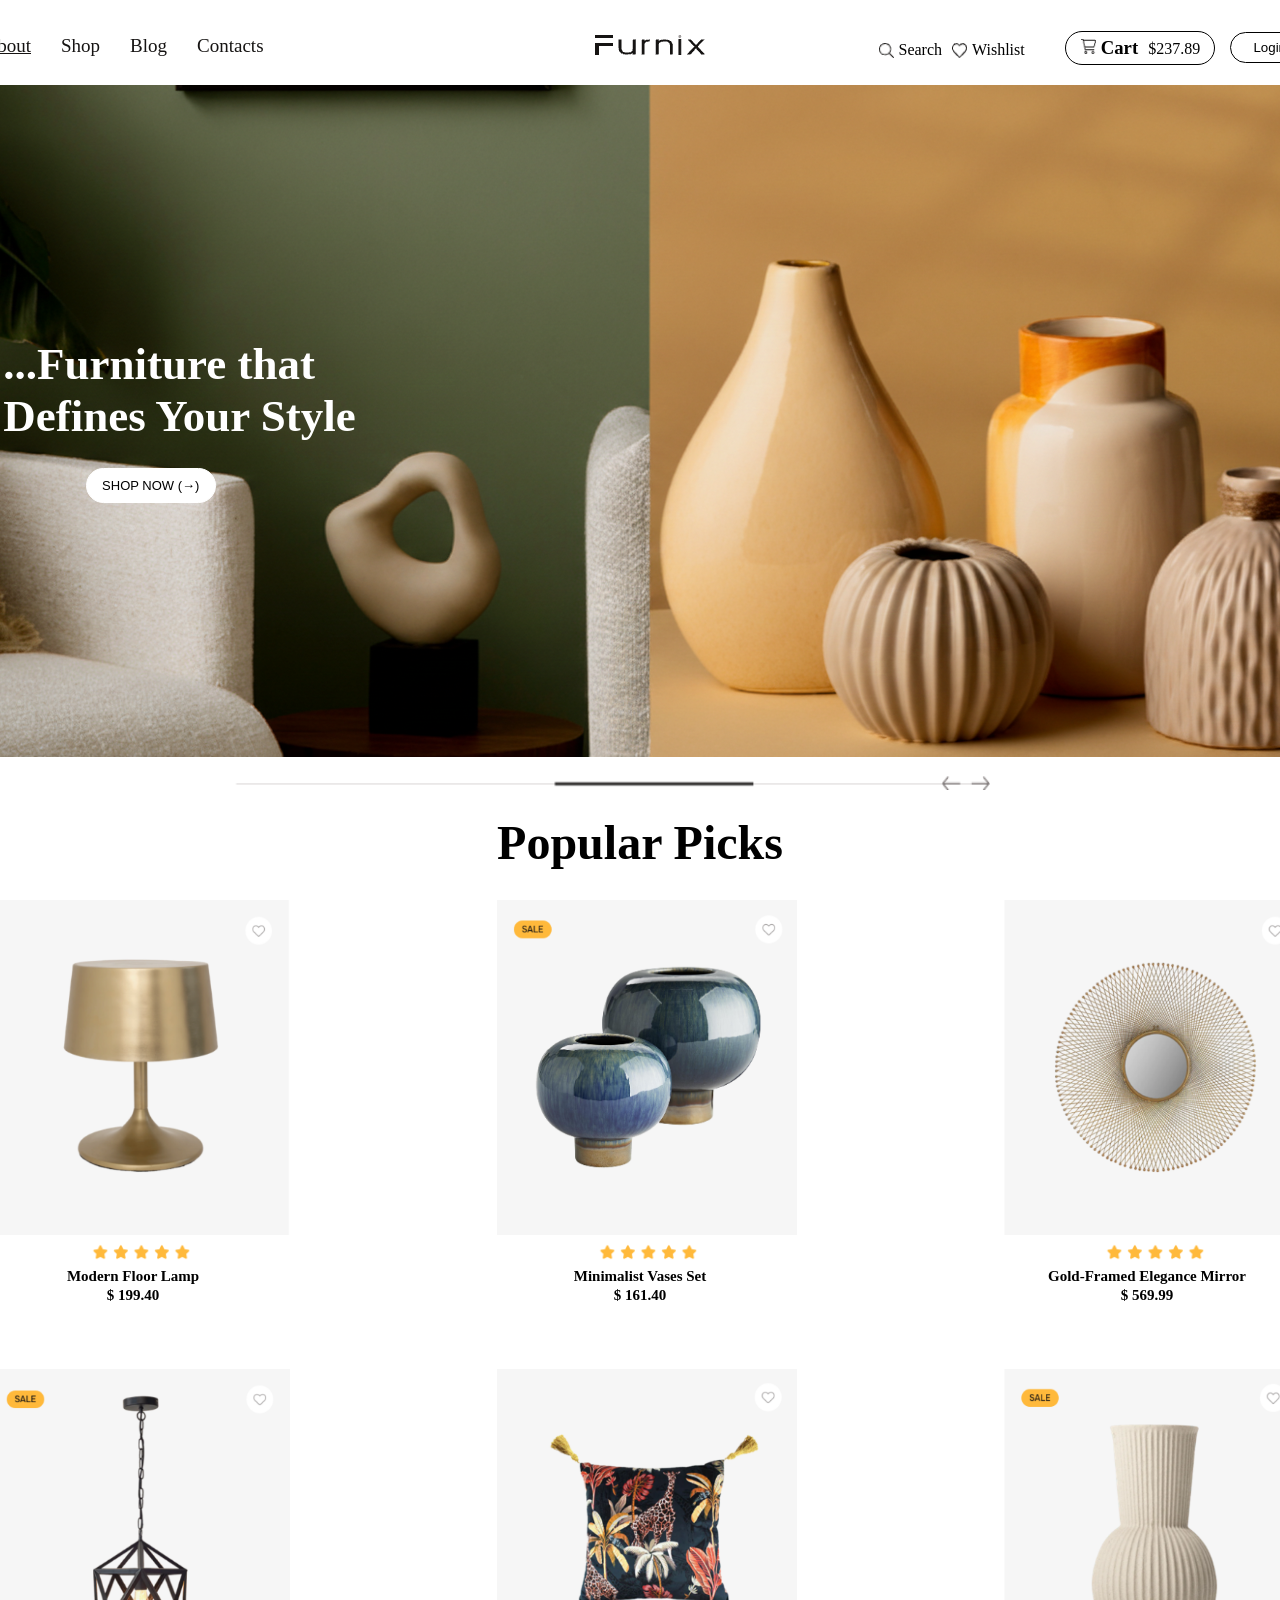
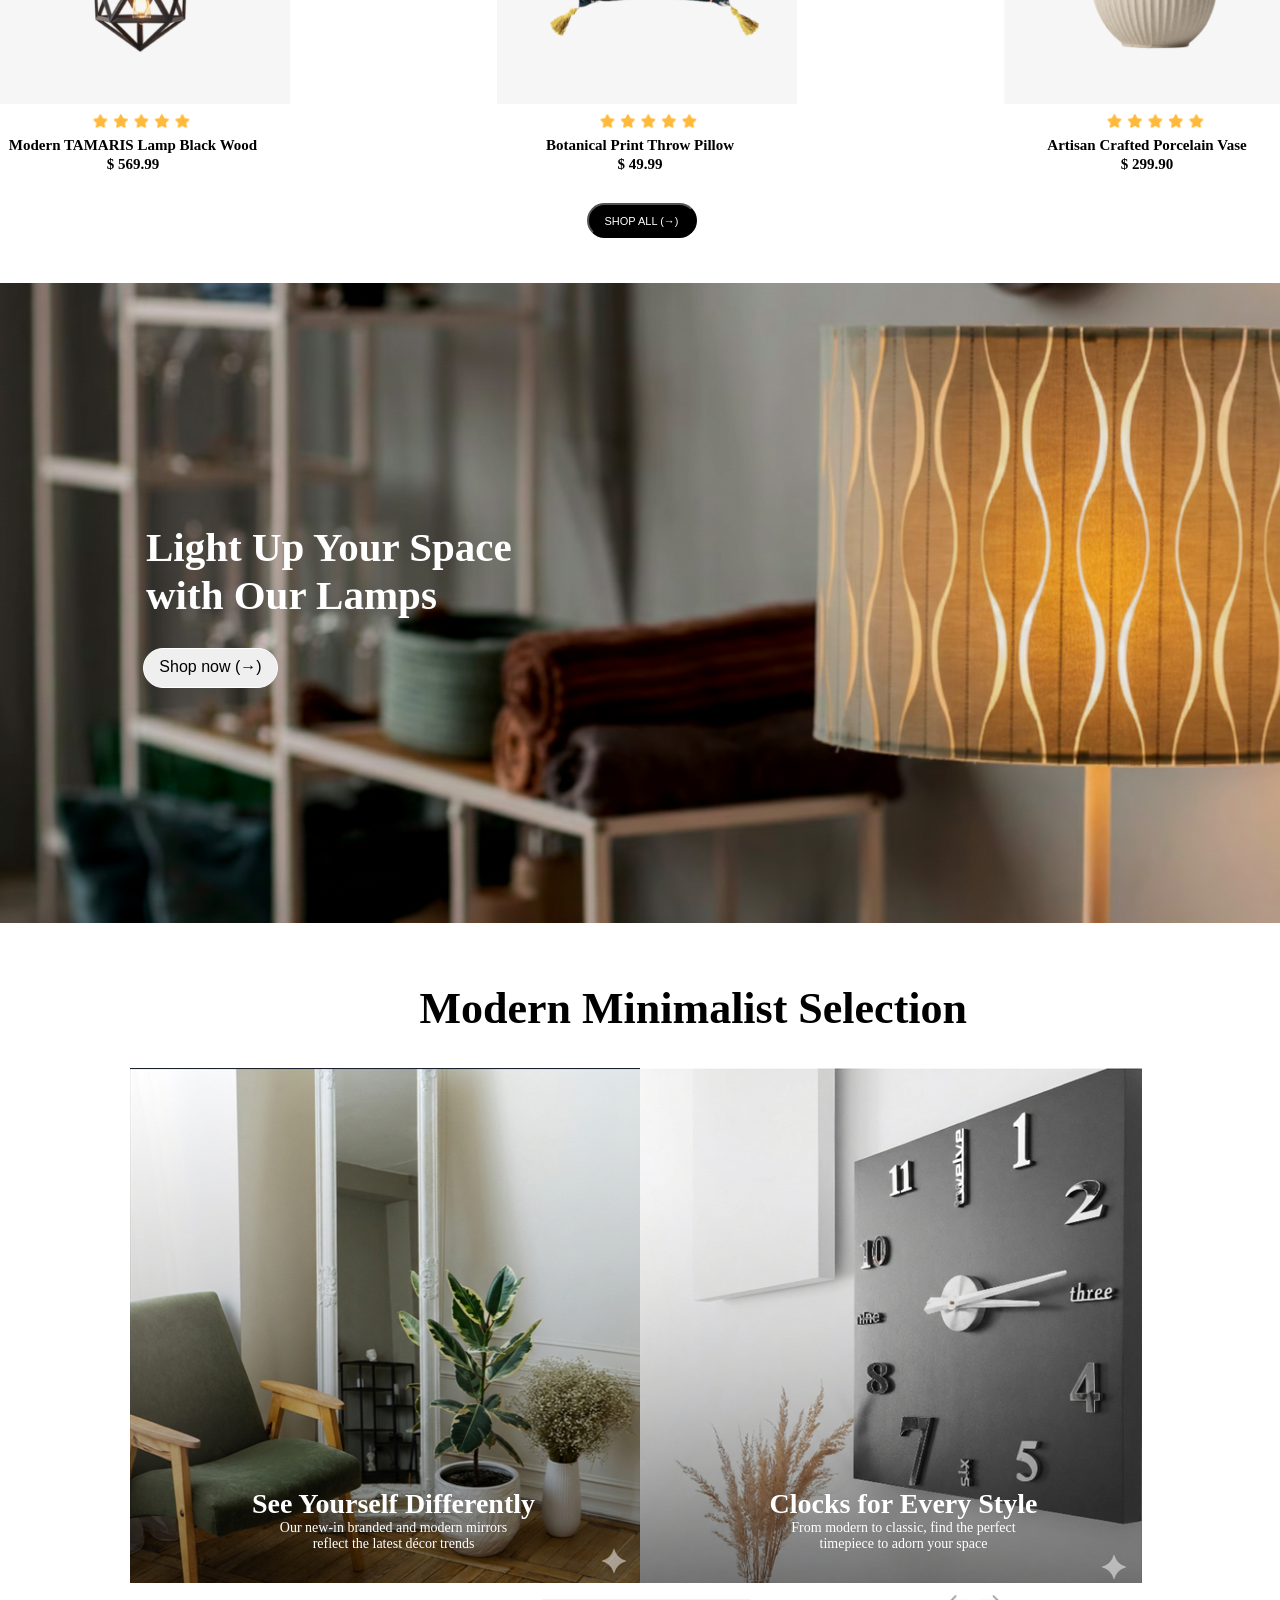
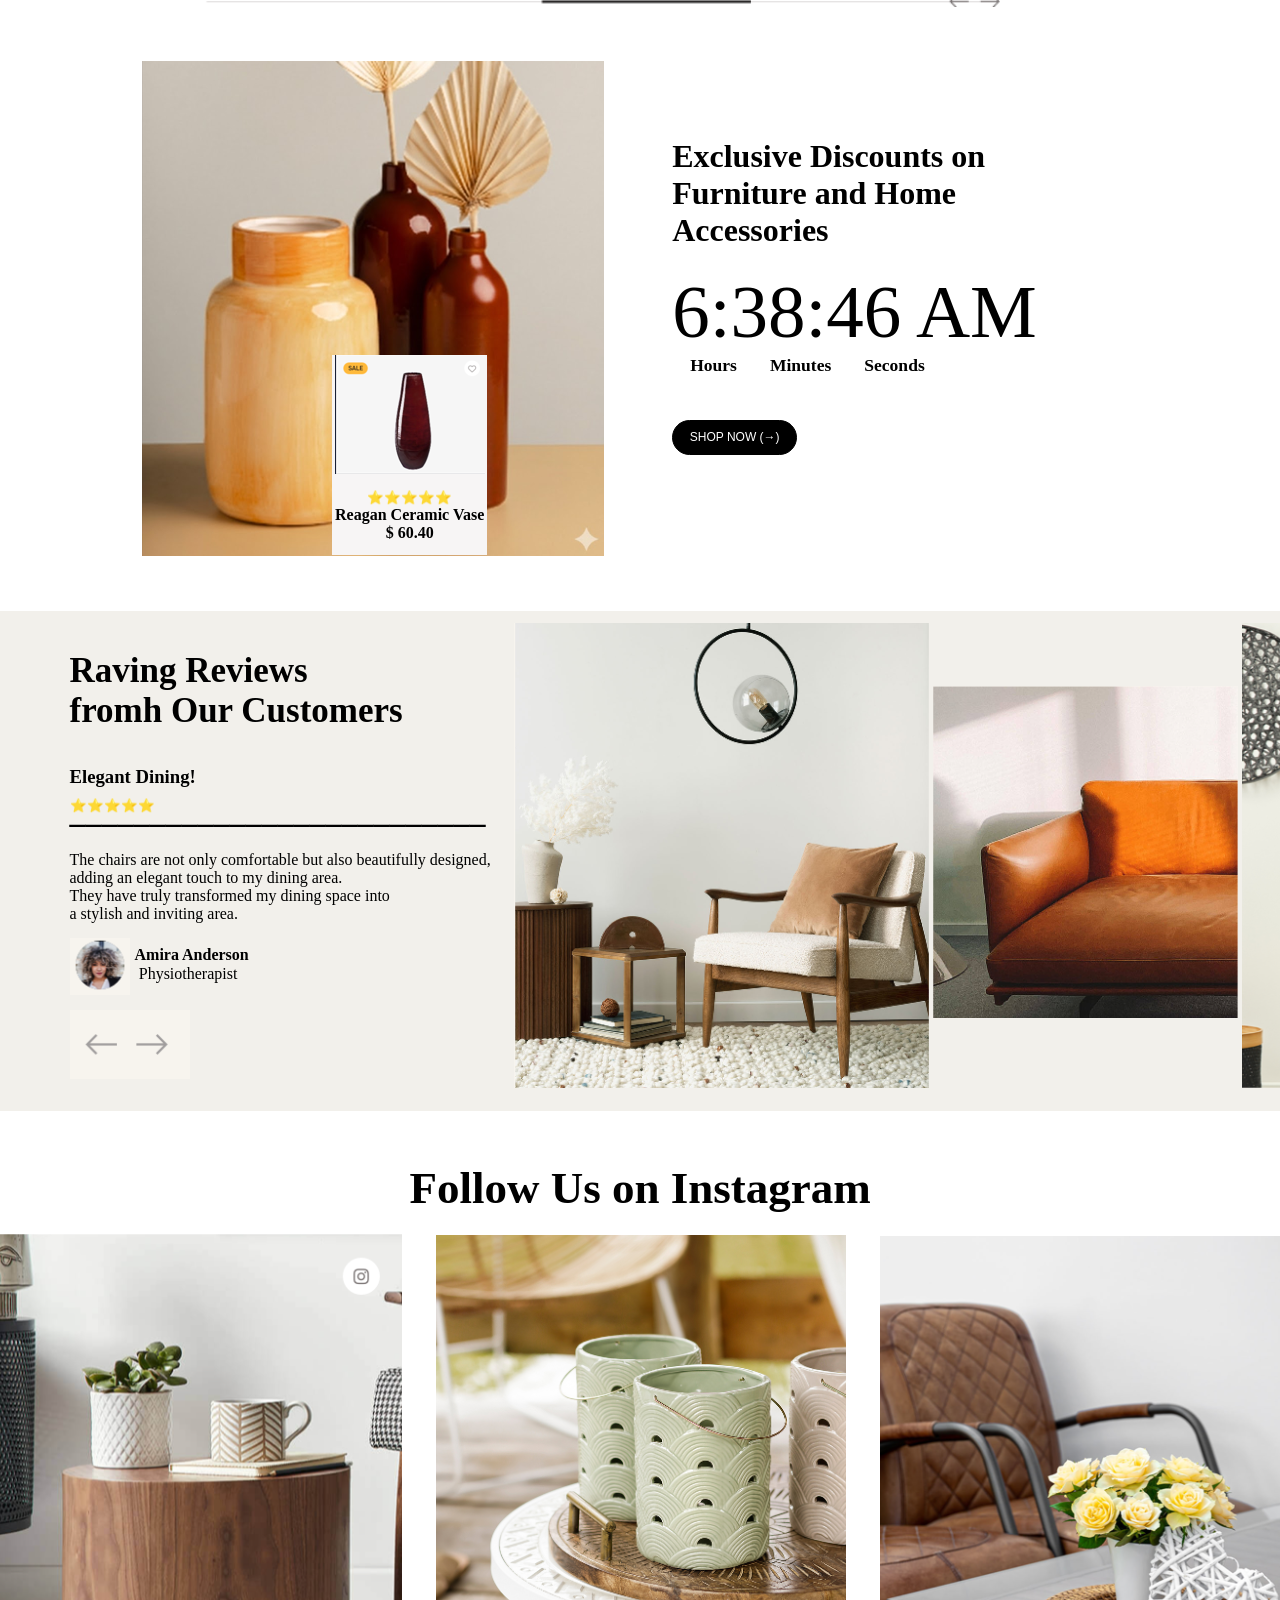
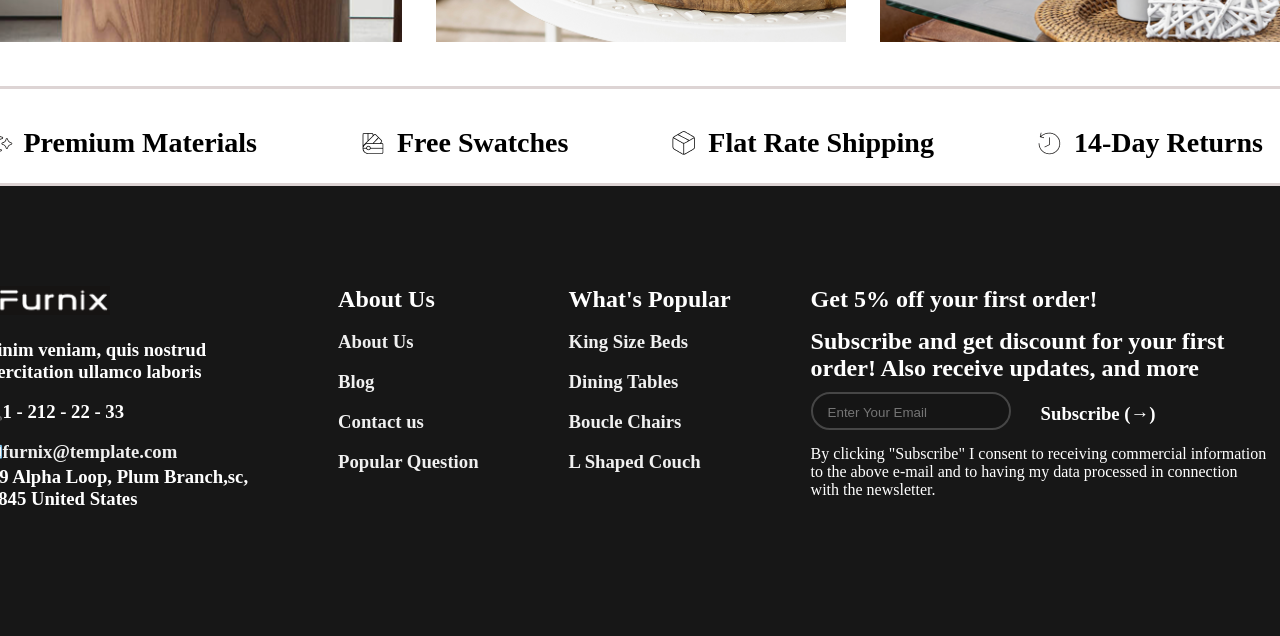
==== commit 723d29a6: "feat:New html css" ====
--- a/Index.htm/Index.html
+++ b/Index.htm/Index.html
@@ -196,15 +196,14 @@
                 </div>
                 <div>
                     <img src="" alt="">
-                    <h3>1 - 212 - 22 - 33</h3>
+                    <h3>📞1 - 212 - 22 - 33</h3>
                 </div>
                 <div>
                     <img src="" alt="">
-                    <a class="ahref" href=""><h3>furnix@template.com</h3></a>
+                    <a class="ahref" href=""><h3>📧furnix@template.com</h3></a>
                 </div>
                 <div>
-                    <img src="" alt="">
-                    <h3>9 Alpha Loop, Plum Branch,sc,<br> 29845  United States</h2>
+                    <h3><img class="footer_img" src="/img.fayl/Skrinshot 2026-02-27 192647.png" alt="">   9 Alpha Loop, Plum Branch,sc,<br> 29845  United States</h2>
                 </div>
             </div>
             <div class="footer_2">
--- a/Style.css/stayl.css
+++ b/Style.css/stayl.css
@@ -414,7 +414,7 @@
     background-color: rgb(21, 21, 21);
     color: white;
     padding-top: 2px;
-    padding-left: 0px;
+    padding-left: 15px;
     margin-top: 10px;
     margin-bottom: 8px;
 }
@@ -426,4 +426,7 @@
 .ahref{
     color: rgb(240, 240, 240);
     text-decoration: none;
+}
+.footer_img{
+    width: 15px;
 }
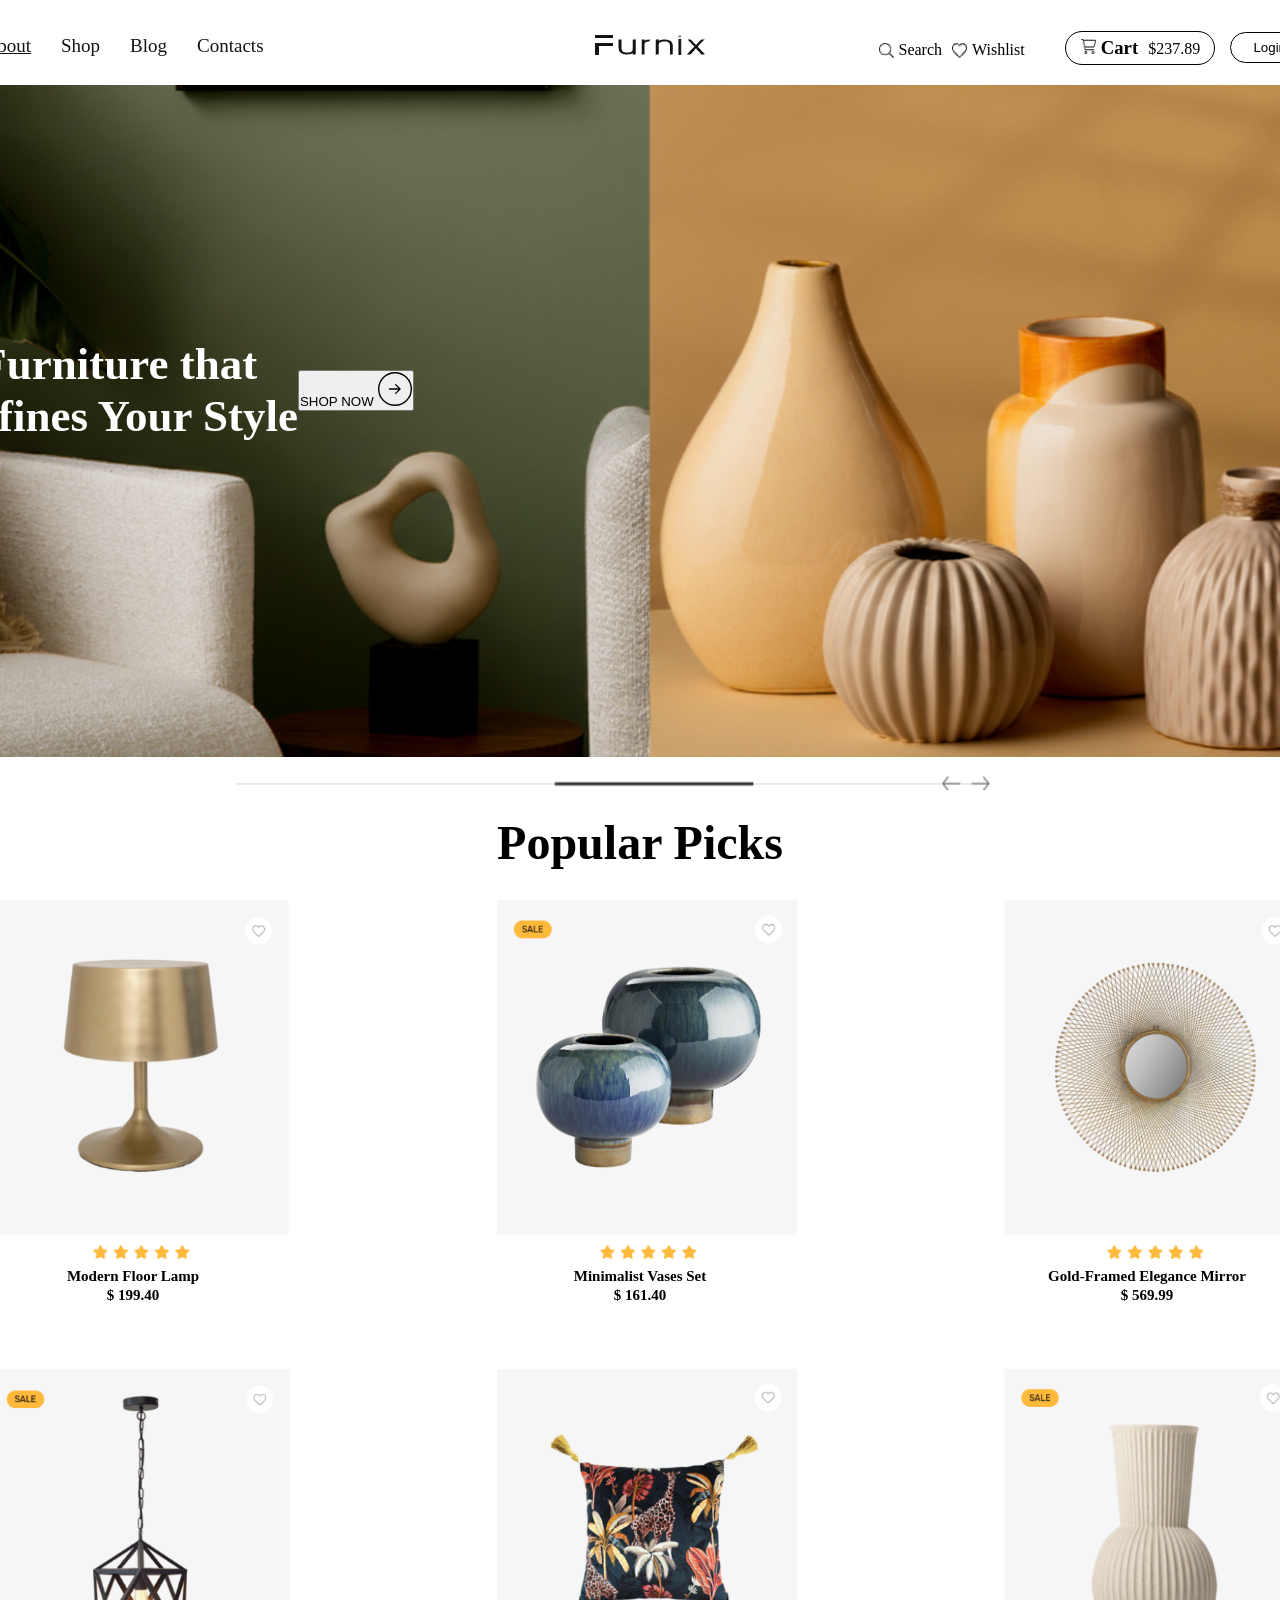
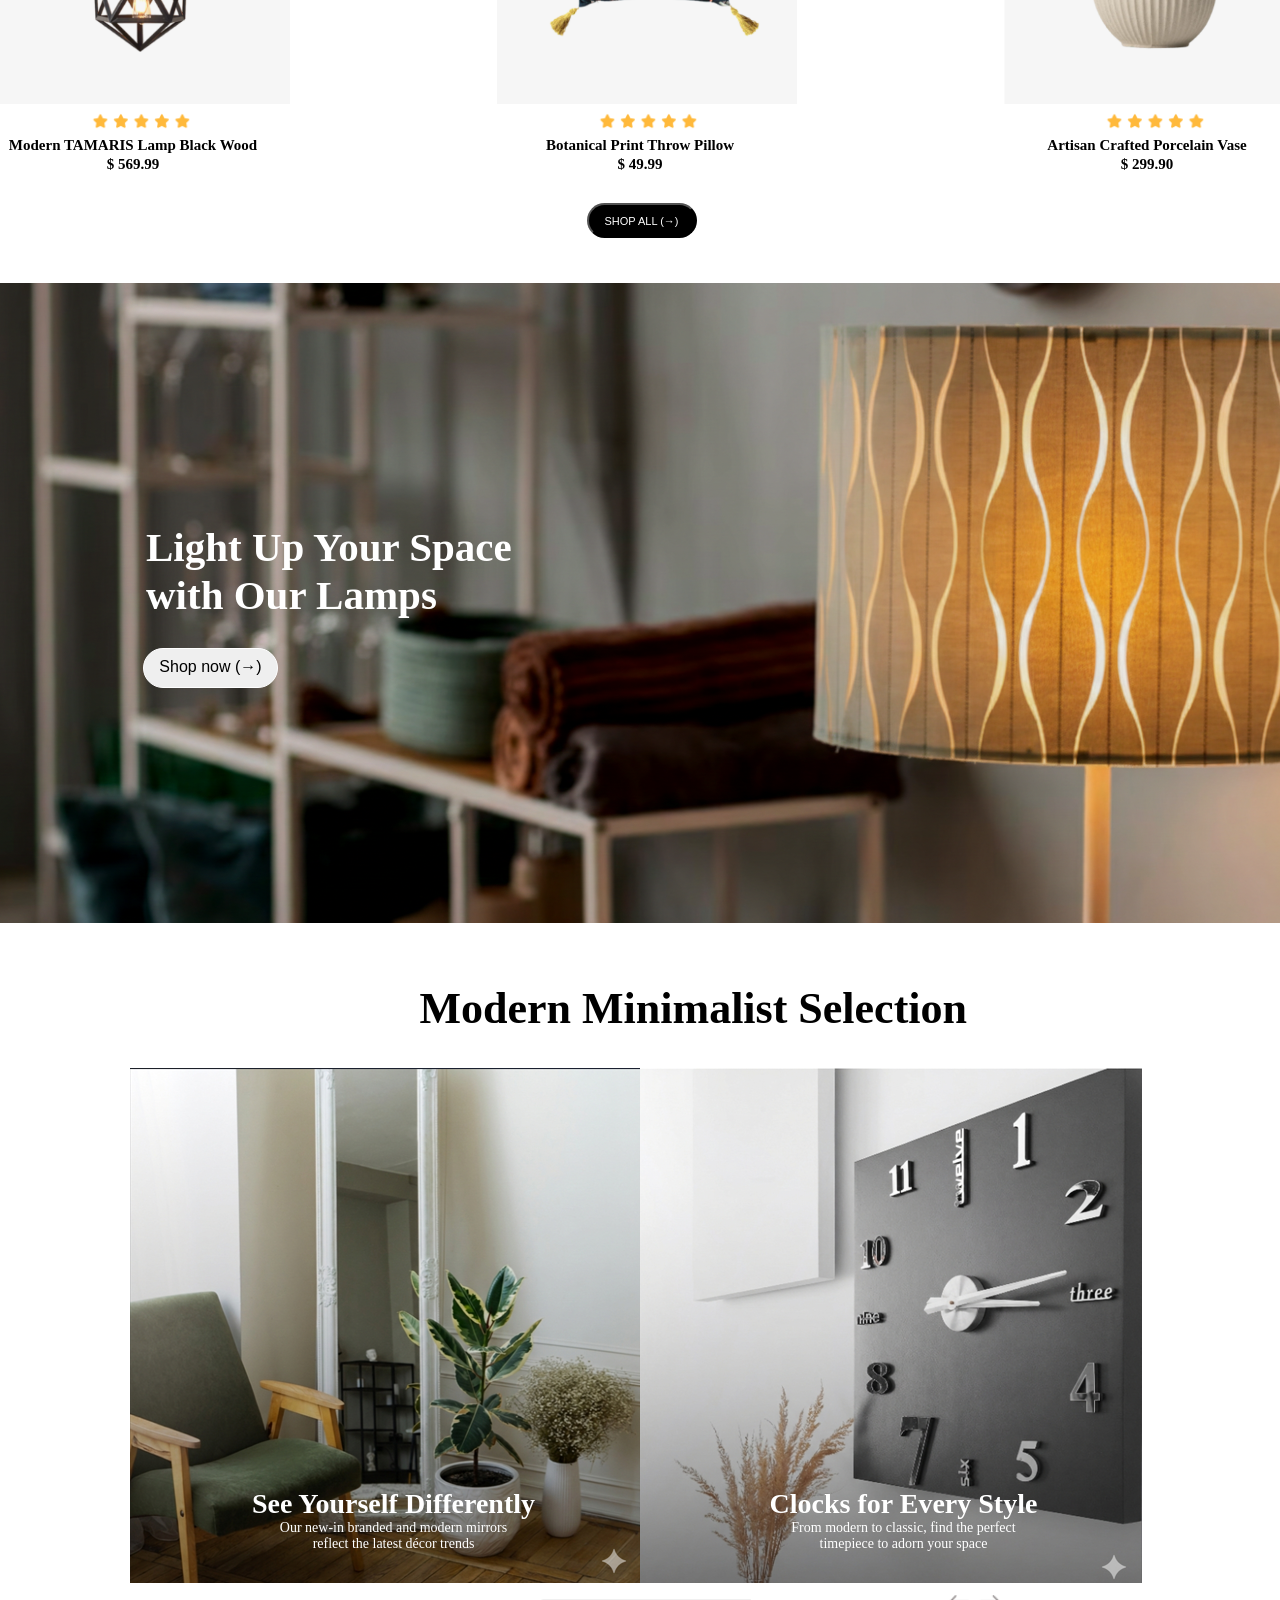
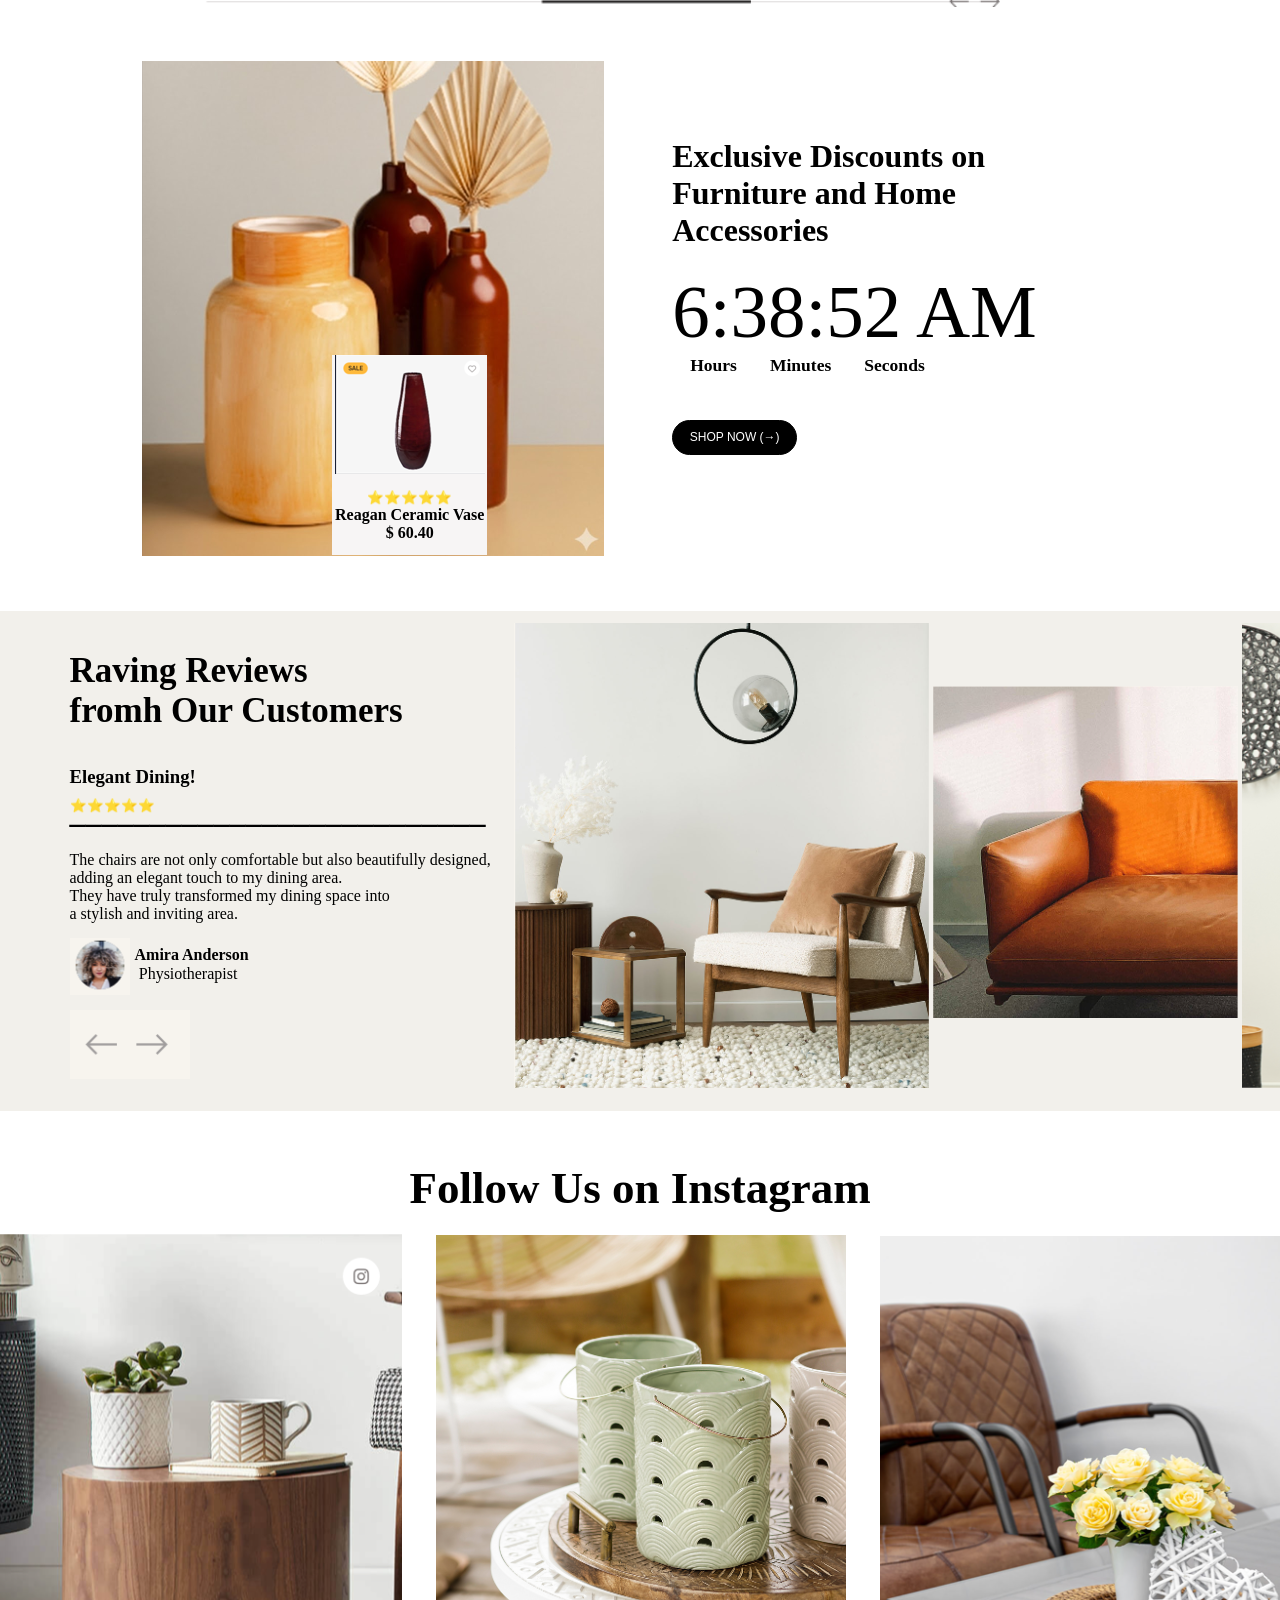
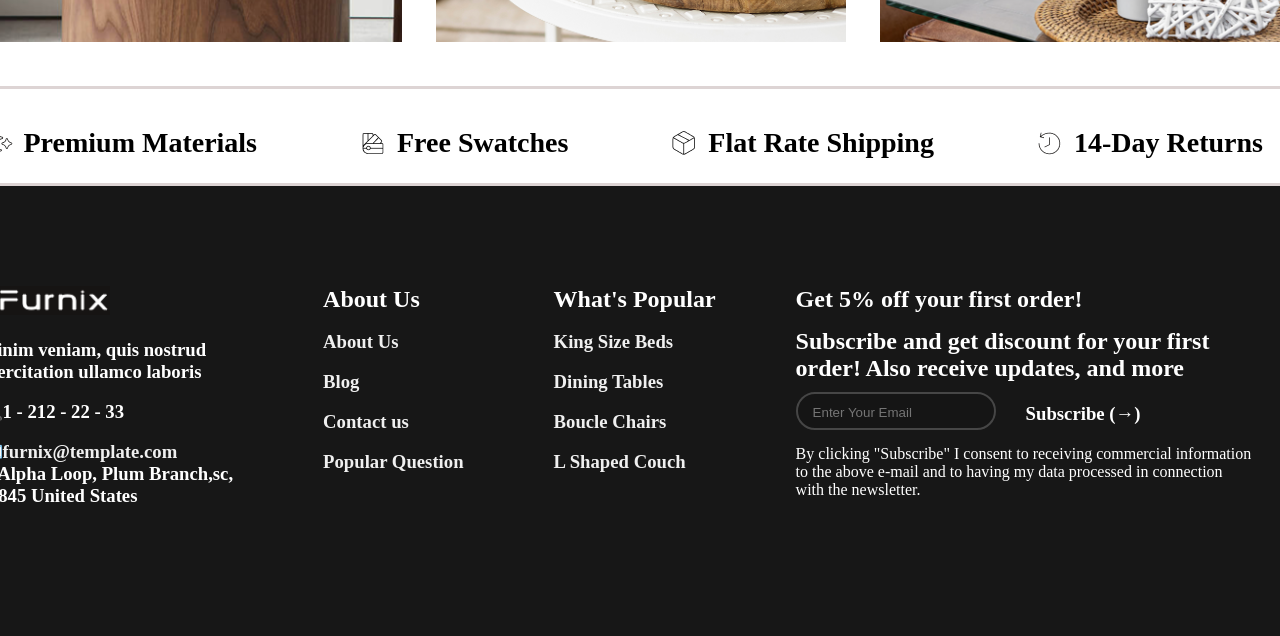
==== commit 9b57163b: "open live" ====
--- a/Index.htm/Index.html
+++ b/Index.htm/Index.html
@@ -49,7 +49,24 @@
         <section class="hero">
           <div class="hero-content">
            <h1 class="h1">...Furniture that<br> Defines Your Style</h1> 
-           <a href=""><button class="btn">SHOP NOW (→) </button></a>
+           <a href="">
+            <button>
+                     <span>SHOP NOW </span>
+  <svg
+    xmlns="http://www.w3.org/2000/svg"
+    fill="none"
+    viewBox="0 0 74 74"
+    height="34"
+    width="34"
+  >
+    <circle stroke-width="3" stroke="black" r="35.5" cy="37" cx="37"></circle>
+    <path
+      fill="black"
+      d="M25 35.5C24.1716 35.5 23.5 36.1716 23.5 37C23.5 37.8284 24.1716 38.5 25 38.5V35.5ZM49.0607 38.0607C49.6464 37.4749 49.6464 36.5251 49.0607 35.9393L39.5147 26.3934C38.9289 25.8076 37.9792 25.8076 37.3934 26.3934C36.8076 26.9792 36.8076 27.9289 37.3934 28.5147L45.8787 37L37.3934 45.4853C36.8076 46.0711 36.8076 47.0208 37.3934 47.6066C37.9792 48.1924 38.9289 48.1924 39.5147 47.6066L49.0607 38.0607ZM25 38.5L48 38.5V35.5L25 35.5V38.5Z"
+    ></path>
+     </svg>
+    </button>
+           </a>
           </div>
            <img class="section_img" src="/img.fayl/Skrinshot 2026-01-13 184321.png" alt="">
         </section>
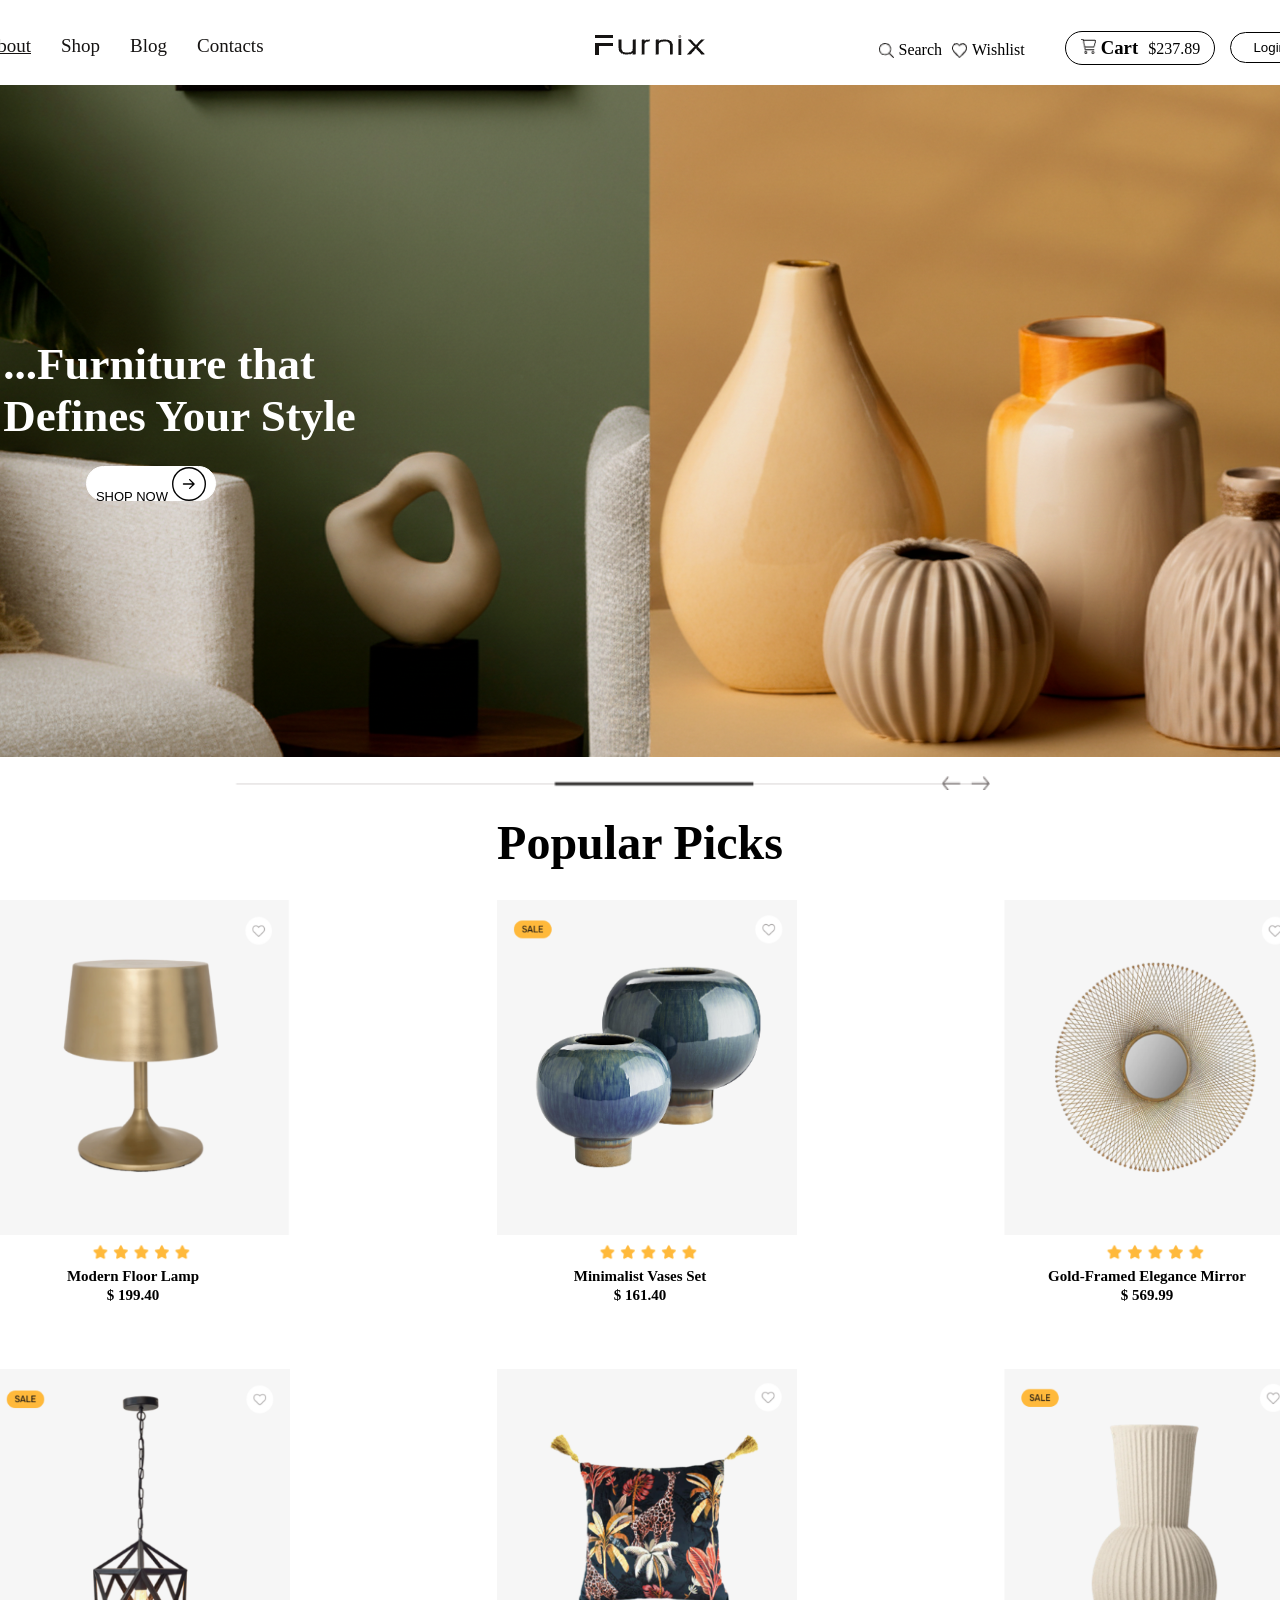
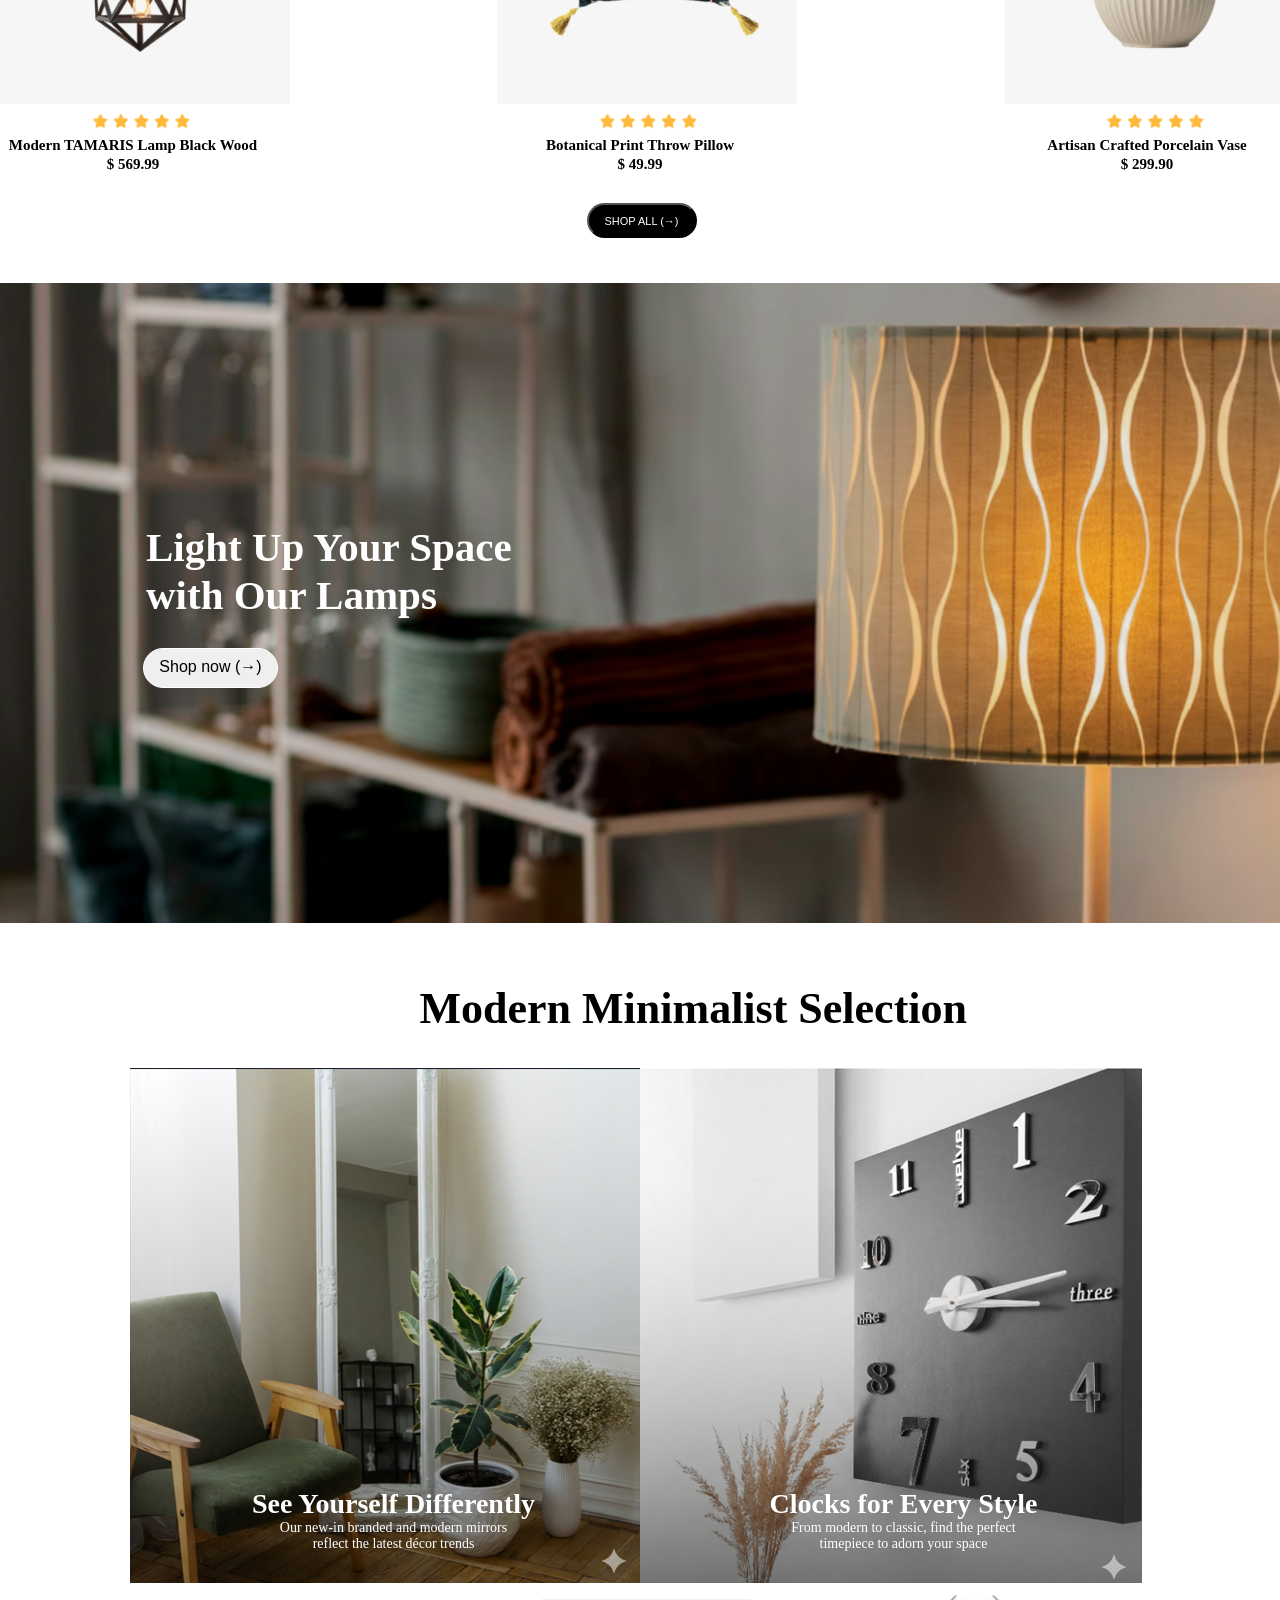
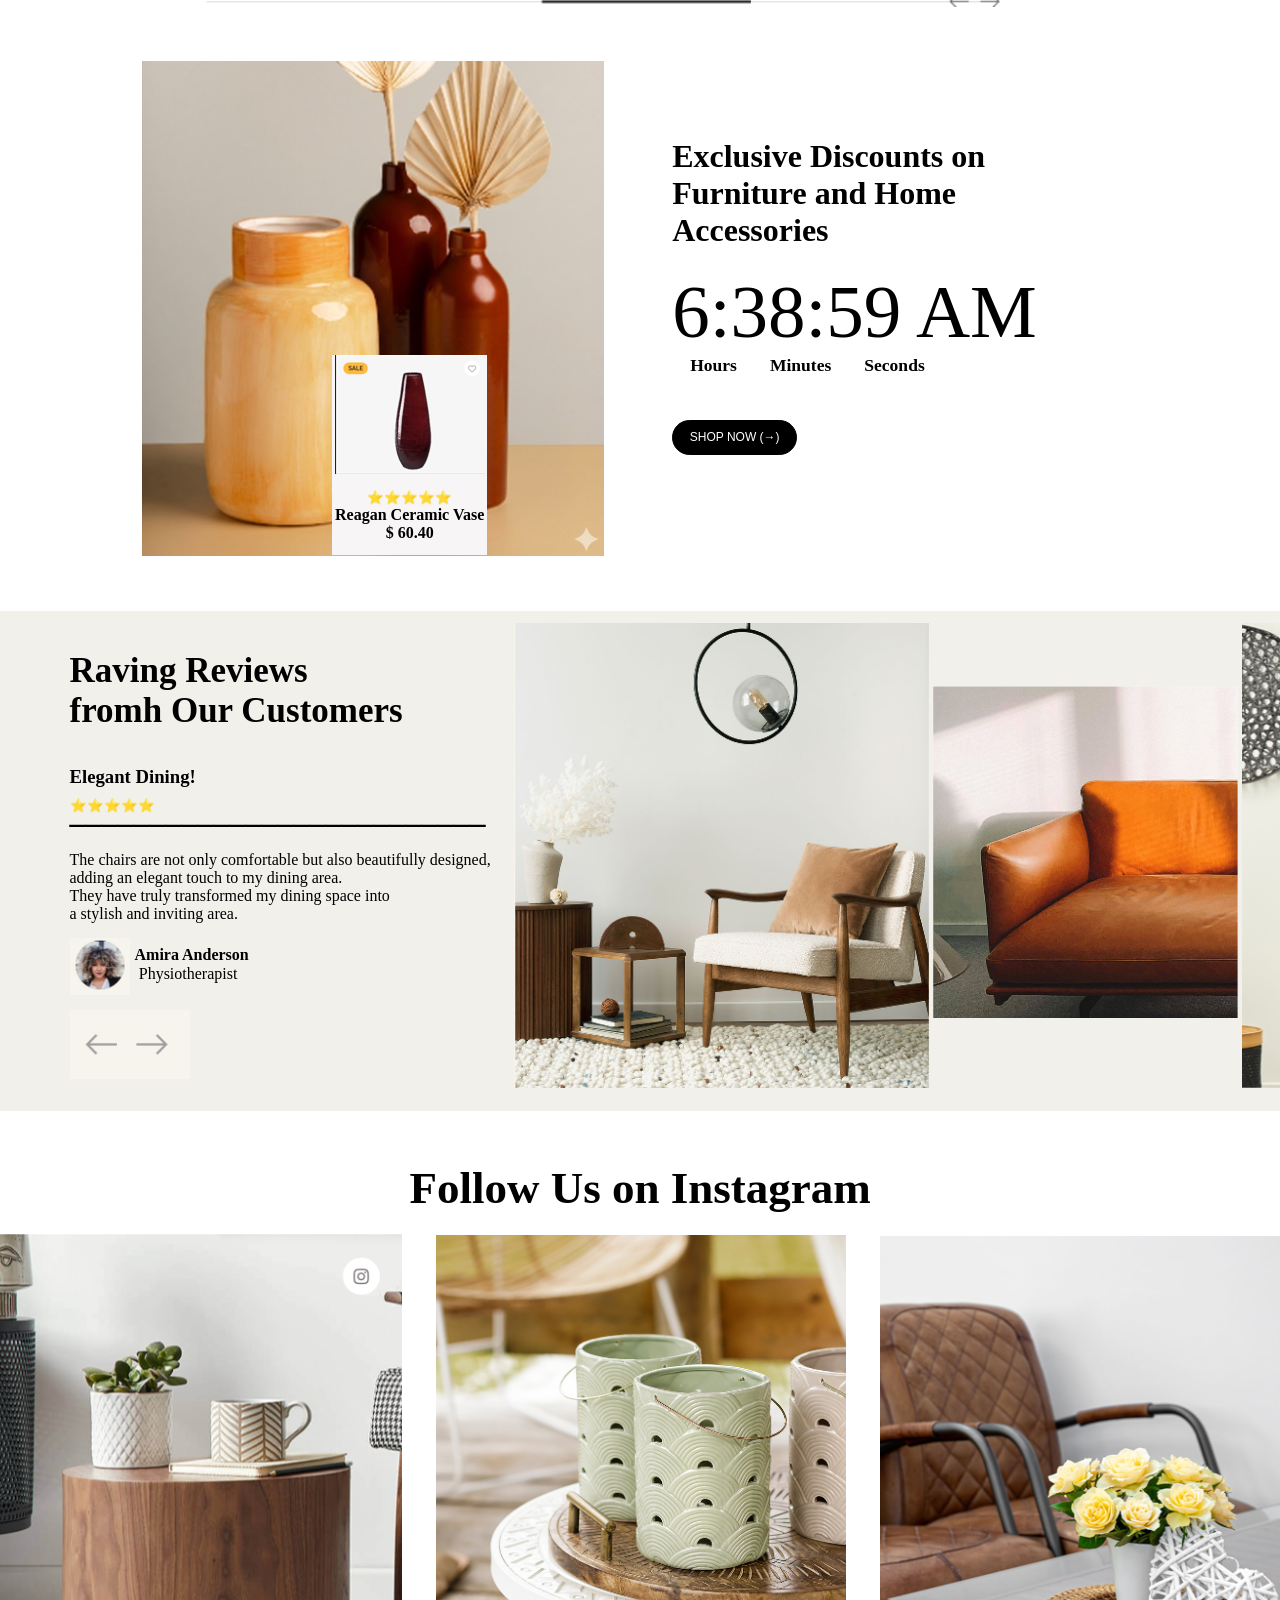
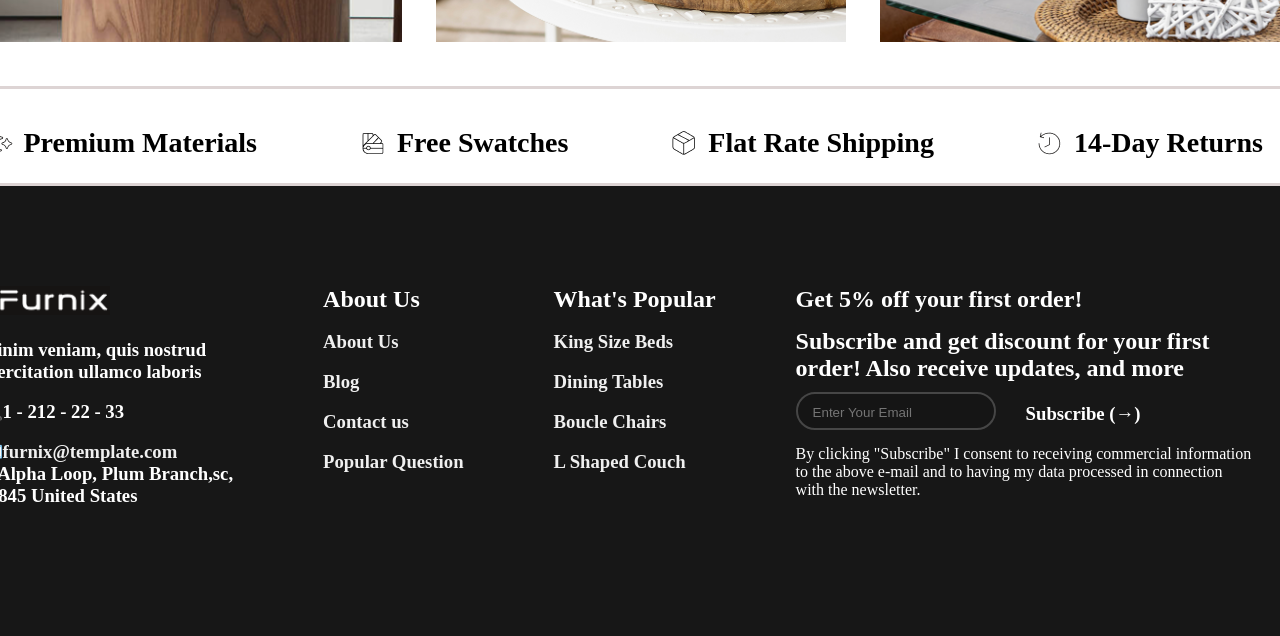
==== commit 749fa53d: "feat: New html css" ====
--- a/Index.htm/Index.html
+++ b/Index.htm/Index.html
@@ -49,24 +49,22 @@
         <section class="hero">
           <div class="hero-content">
            <h1 class="h1">...Furniture that<br> Defines Your Style</h1> 
-           <a href="">
-            <button>
-                     <span>SHOP NOW </span>
-  <svg
-    xmlns="http://www.w3.org/2000/svg"
-    fill="none"
-    viewBox="0 0 74 74"
-    height="34"
-    width="34"
-  >
-    <circle stroke-width="3" stroke="black" r="35.5" cy="37" cx="37"></circle>
-    <path
-      fill="black"
-      d="M25 35.5C24.1716 35.5 23.5 36.1716 23.5 37C23.5 37.8284 24.1716 38.5 25 38.5V35.5ZM49.0607 38.0607C49.6464 37.4749 49.6464 36.5251 49.0607 35.9393L39.5147 26.3934C38.9289 25.8076 37.9792 25.8076 37.3934 26.3934C36.8076 26.9792 36.8076 27.9289 37.3934 28.5147L45.8787 37L37.3934 45.4853C36.8076 46.0711 36.8076 47.0208 37.3934 47.6066C37.9792 48.1924 38.9289 48.1924 39.5147 47.6066L49.0607 38.0607ZM25 38.5L48 38.5V35.5L25 35.5V38.5Z"
-    ></path>
-     </svg>
-    </button>
-           </a>
+           <a href=""><button class="btn">
+              <span>SHOP NOW </span>
+              <svg
+               xmlns="http://www.w3.org/2000/svg"
+               fill="none"
+               viewBox="0 0 74 74"
+               height="34"
+               width="34"
+               >
+               <circle stroke-width="3" stroke="black" r="35.5" cy="37" cx="37"></circle>
+               <path
+               fill="black"
+               d="M25 35.5C24.1716 35.5 23.5 36.1716 23.5 37C23.5 37.8284 24.1716 38.5 25 38.5V35.5ZM49.0607 38.0607C49.6464 37.4749 49.6464 36.5251 49.0607 35.9393L39.5147 26.3934C38.9289 25.8076 37.9792 25.8076 37.3934 26.3934C36.8076 26.9792 36.8076 27.9289 37.3934 28.5147L45.8787 37L37.3934 45.4853C36.8076 46.0711 36.8076 47.0208 37.3934 47.6066C37.9792 48.1924 38.9289 48.1924 39.5147 47.6066L49.0607 38.0607ZM25 38.5L48 38.5V35.5L25 35.5V38.5Z"
+               ></path>
+               </svg>
+           </button></a>
           </div>
            <img class="section_img" src="/img.fayl/Skrinshot 2026-01-13 184321.png" alt="">
         </section>
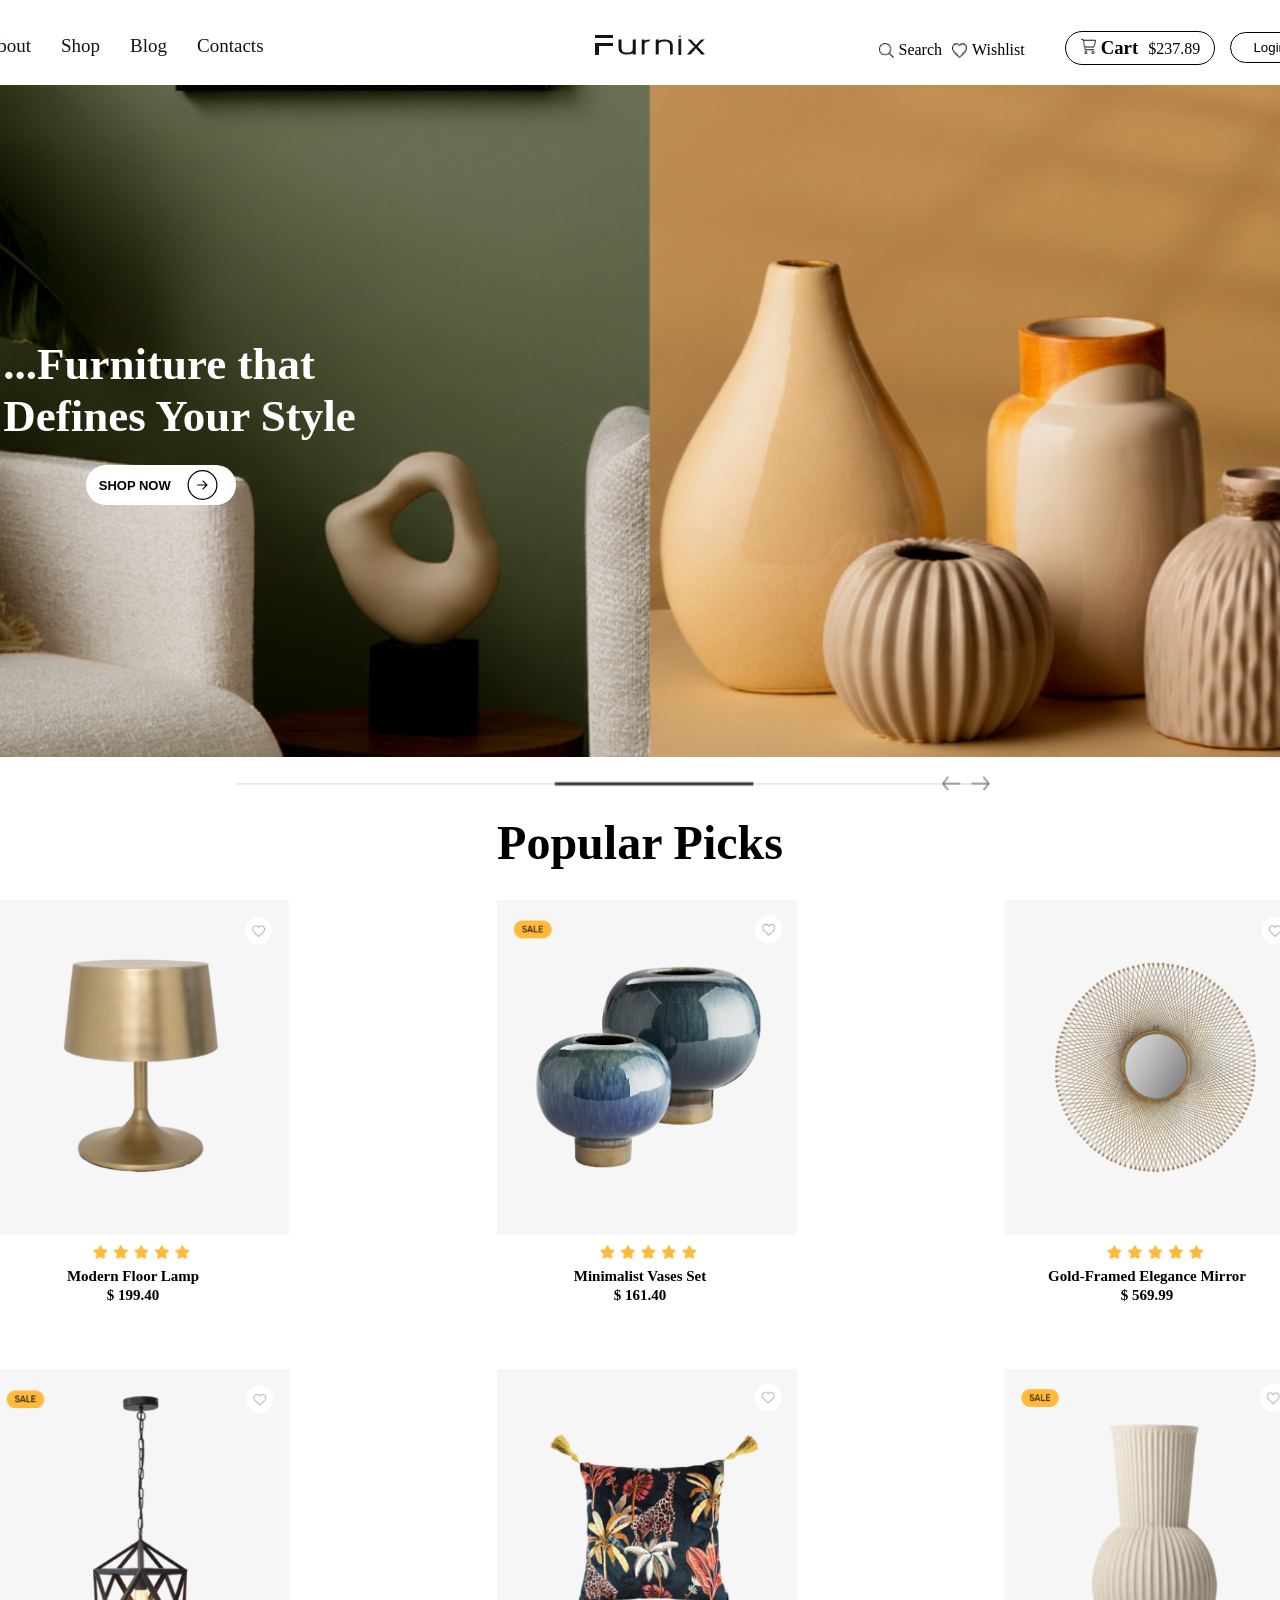
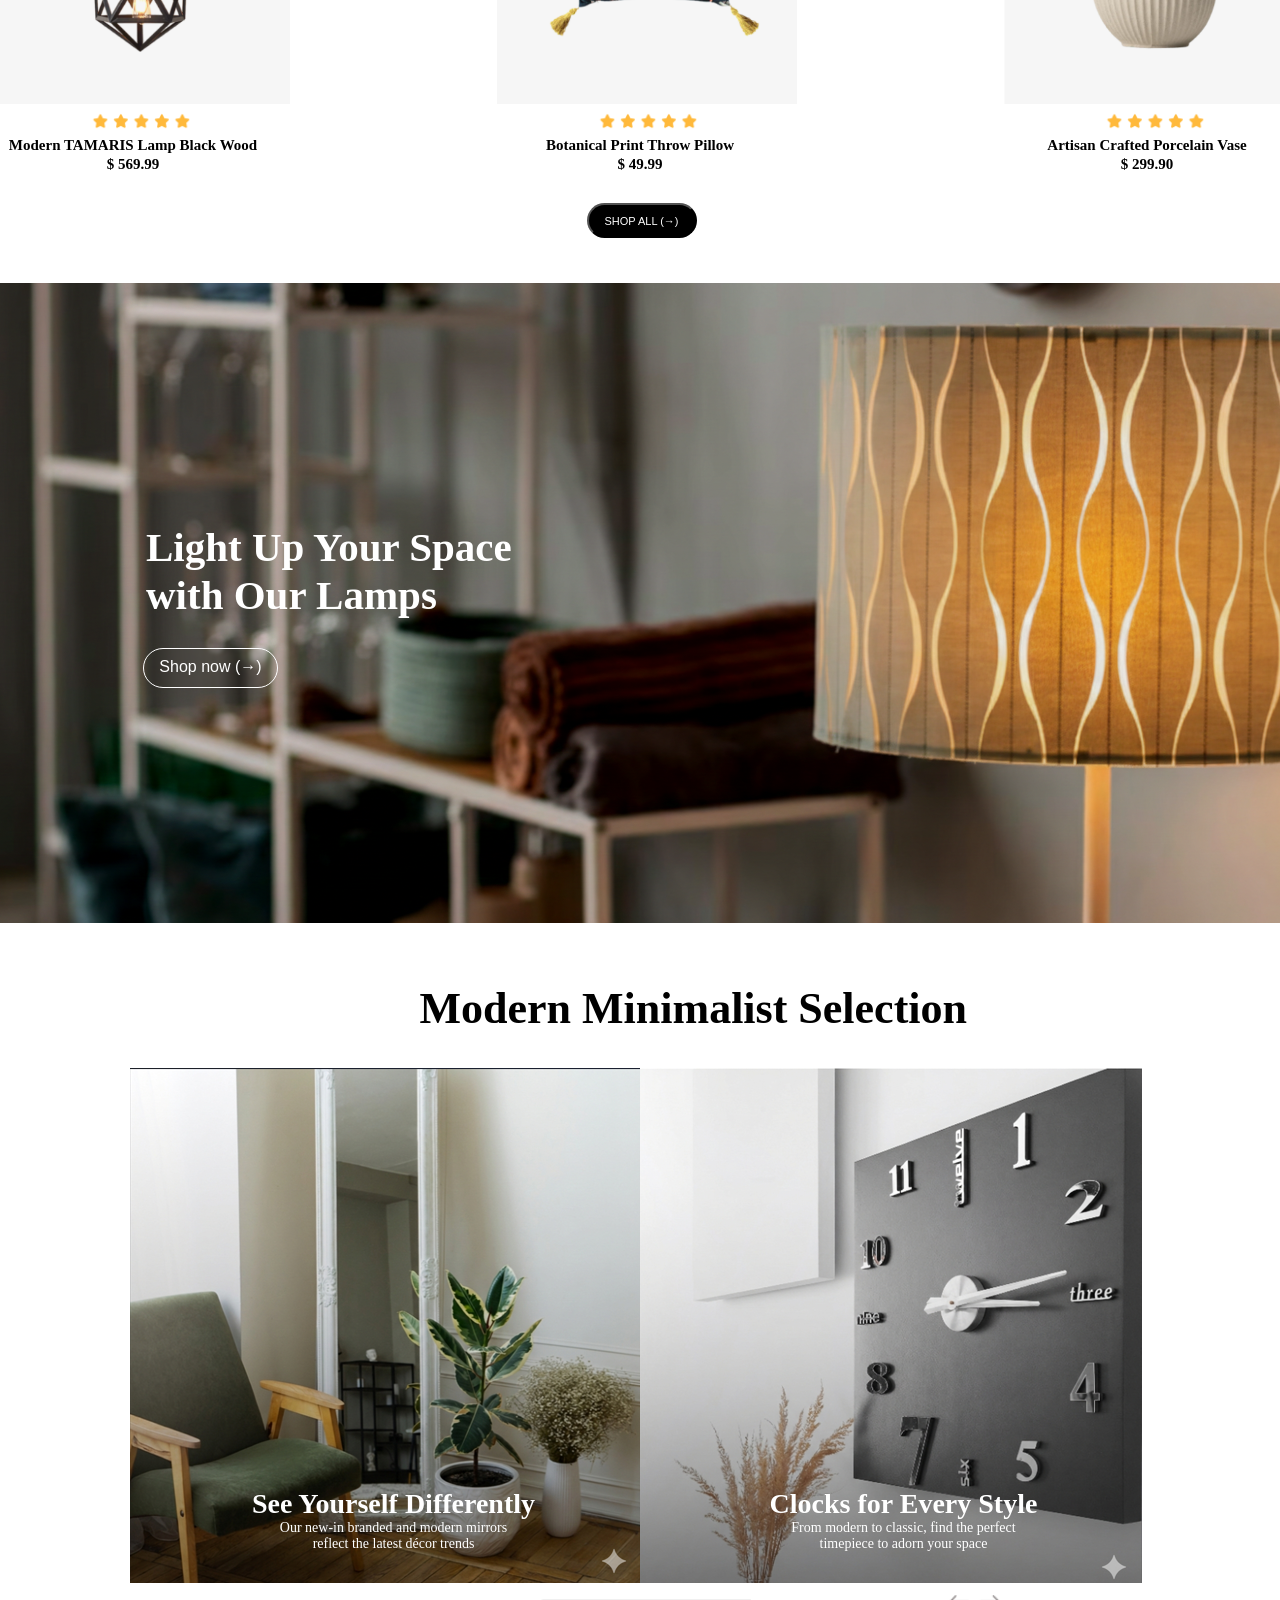
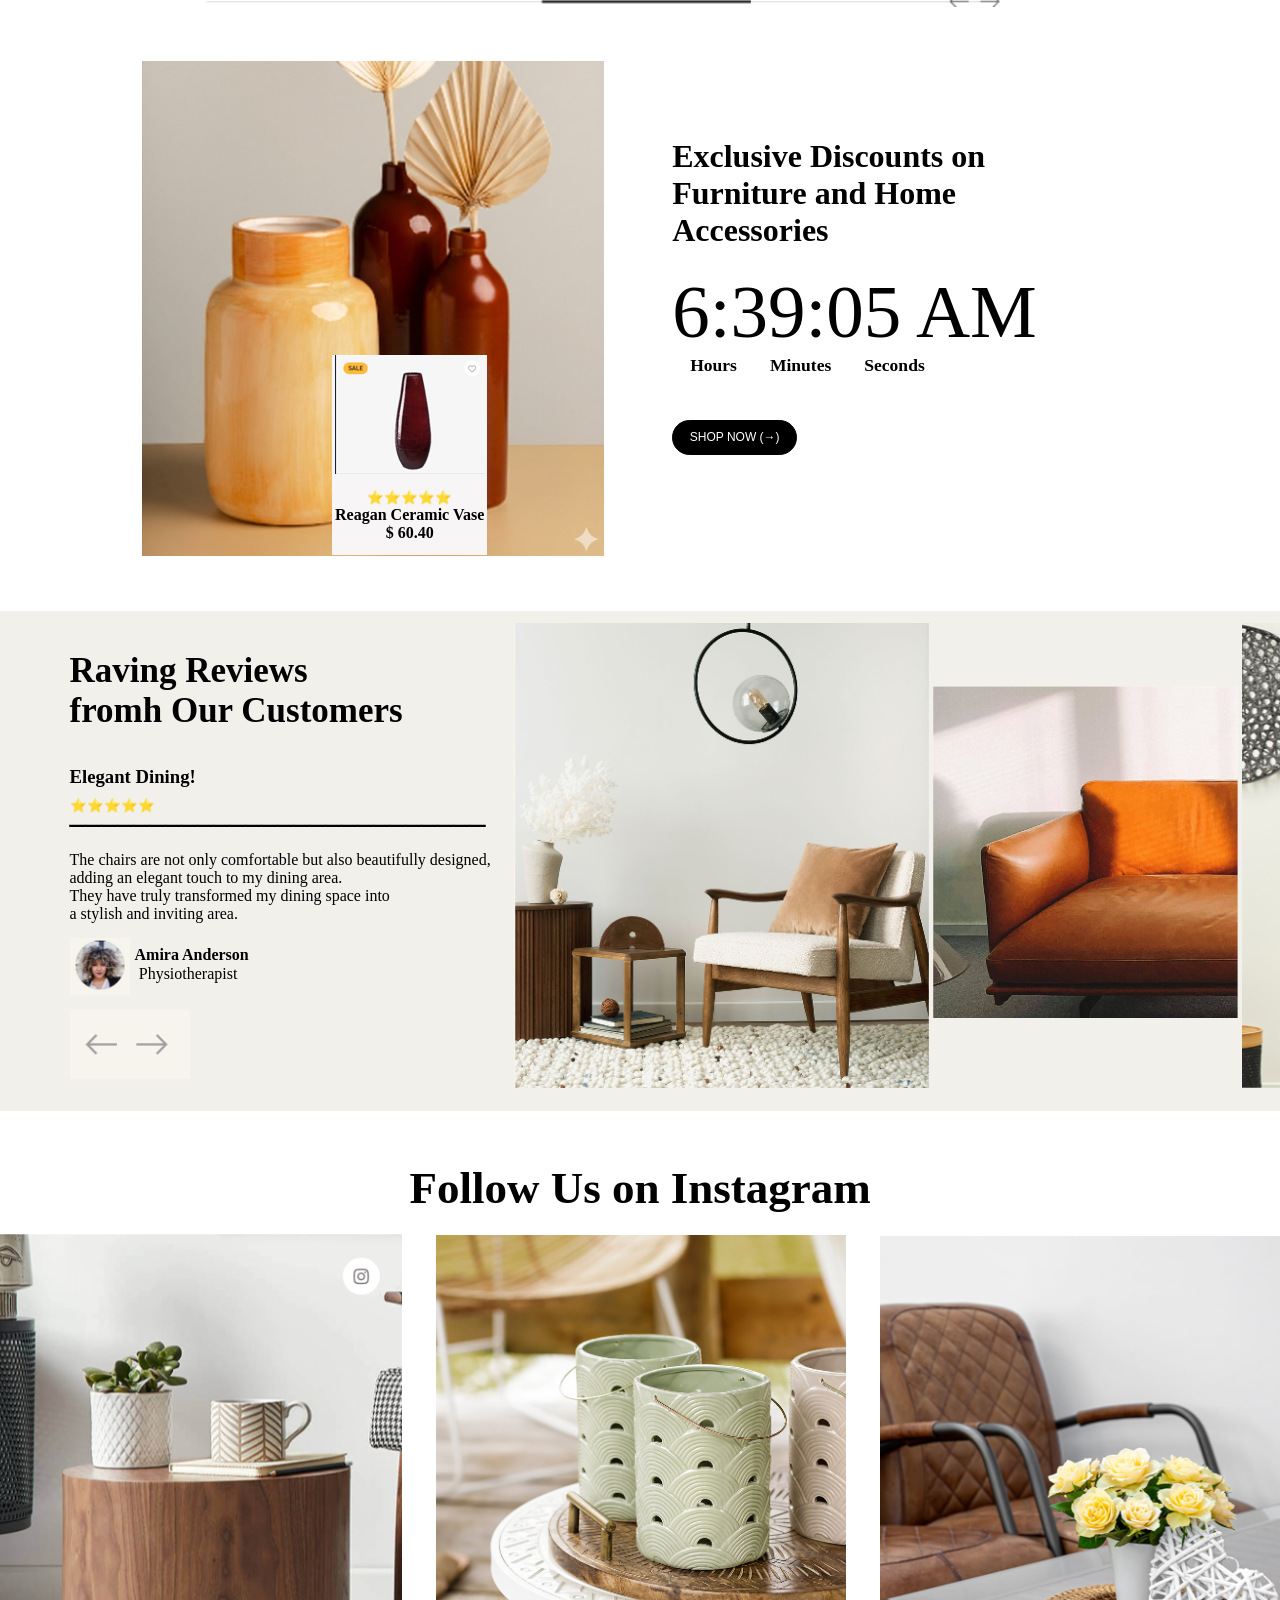
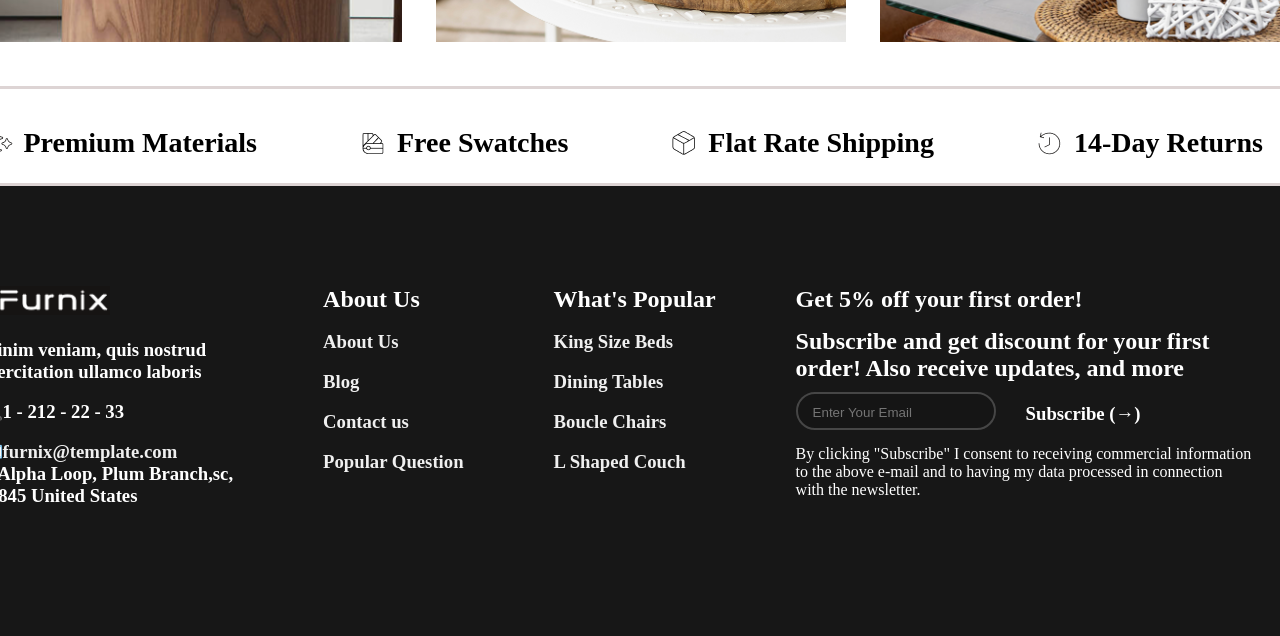
==== commit 8dd64a57: "fet:New html css" ====
--- a/Index.htm/Index.html
+++ b/Index.htm/Index.html
@@ -22,7 +22,7 @@
                 <img class="header_logo" src="/img.fayl/Logo (3).png" alt="">
             </div>
             <div class="header_box2">
-                <a href=""class="menu">About</a>
+                <a href=""class="menu-link">About</a>
                 <a href=""class="menu-link">Shop</a>
                 <a href=""class="menu-link">Blog</a>
                 <a href=""class="menu-link">Contacts</a>
@@ -49,22 +49,20 @@
         <section class="hero">
           <div class="hero-content">
            <h1 class="h1">...Furniture that<br> Defines Your Style</h1> 
-           <a href=""><button class="btn">
-              <span>SHOP NOW </span>
-              <svg
-               xmlns="http://www.w3.org/2000/svg"
-               fill="none"
-               viewBox="0 0 74 74"
-               height="34"
-               width="34"
-               >
-               <circle stroke-width="3" stroke="black" r="35.5" cy="37" cx="37"></circle>
-               <path
-               fill="black"
-               d="M25 35.5C24.1716 35.5 23.5 36.1716 23.5 37C23.5 37.8284 24.1716 38.5 25 38.5V35.5ZM49.0607 38.0607C49.6464 37.4749 49.6464 36.5251 49.0607 35.9393L39.5147 26.3934C38.9289 25.8076 37.9792 25.8076 37.3934 26.3934C36.8076 26.9792 36.8076 27.9289 37.3934 28.5147L45.8787 37L37.3934 45.4853C36.8076 46.0711 36.8076 47.0208 37.3934 47.6066C37.9792 48.1924 38.9289 48.1924 39.5147 47.6066L49.0607 38.0607ZM25 38.5L48 38.5V35.5L25 35.5V38.5Z"
-               ></path>
-               </svg>
-           </button></a>
+           <a href=""><button class="btn">  <p>SHOP NOW </p>
+           <svg
+            xmlns="http://www.w3.org/2000/svg"
+            fill="none"
+            viewBox="0 0 74 74"
+            height="30"
+            width="30"
+          >
+           <circle stroke-width="3" stroke="black" r="35.5" cy="37" cx="37"></circle>
+           <path
+           fill="black"
+           d="M25 35.5C24.1716 35.5 23.5 36.1716 23.5 37C23.5 37.8284 24.1716 38.5 25 38.5V35.5ZM49.0607 38.0607C49.6464 37.4749 49.6464 36.5251 49.0607 35.9393L39.5147 26.3934C38.9289 25.8076 37.9792 25.8076 37.3934 26.3934C36.8076 26.9792 36.8076 27.9289 37.3934 28.5147L45.8787 37L37.3934 45.4853C36.8076 46.0711 36.8076 47.0208 37.3934 47.6066C37.9792 48.1924 38.9289 48.1924 39.5147 47.6066L49.0607 38.0607ZM25 38.5L48 38.5V35.5L25 35.5V38.5Z"
+           ></path>
+           </svg> </button></a>
           </div>
            <img class="section_img" src="/img.fayl/Skrinshot 2026-01-13 184321.png" alt="">
         </section>
--- a/Style.css/stayl.css
+++ b/Style.css/stayl.css
@@ -123,17 +123,44 @@
     color: white;
 }
 .btn{
-    width: 130px;
-    height: 35px;
-    background-color: white;
+    width: 150px;
+    height: 40px;
     text-align: center;
     margin-left:-270px ;
     margin-top: 190px;
     border: 1px solid white; 
-    border-radius: 35px;
-    font-size: 13px;
-    color: black;
-}
+}
+a{
+    text-decoration: none;
+}
+.btn {
+  cursor: pointer;
+  font-weight: 700;
+  transition: all 0.2s;
+  padding-left: 12px;
+  border-radius: 50px;
+  background: white;
+  border: 1px solid transparent;
+  display: flex;
+  align-items: center;
+  font-size: 13px;
+}
+.btn:hover {
+  background: rgb(255, 193, 77);
+}
+.btn > svg {
+  width: 43px;
+  height: 30px;
+  margin-left: 10px;
+  transition: transform 0.3s ease-in-out;
+}
+.btn:hover svg {
+  transform: translateX(5px);
+}
+.btn:active {
+  transform: scale(0.95);
+}
+
 .section_img{
     width: 50%;
     height: 15px;
@@ -199,9 +226,12 @@
     width: 135px;
     height: 40px;
     font-size: 16px;
+    background: transparent;
+    backdrop-filter: blur(1px) ;
     font-family:  -apple-system, BlinkMacSystemFont, 'Segoe UI', Roboto, sans-serif;
     border: 1px solid rgb(255, 255, 255);
     border-radius: 30px;
+    color: white;
     padding-bottom: 3px;
     margin-left:-520px ;
     margin-top: 170px;
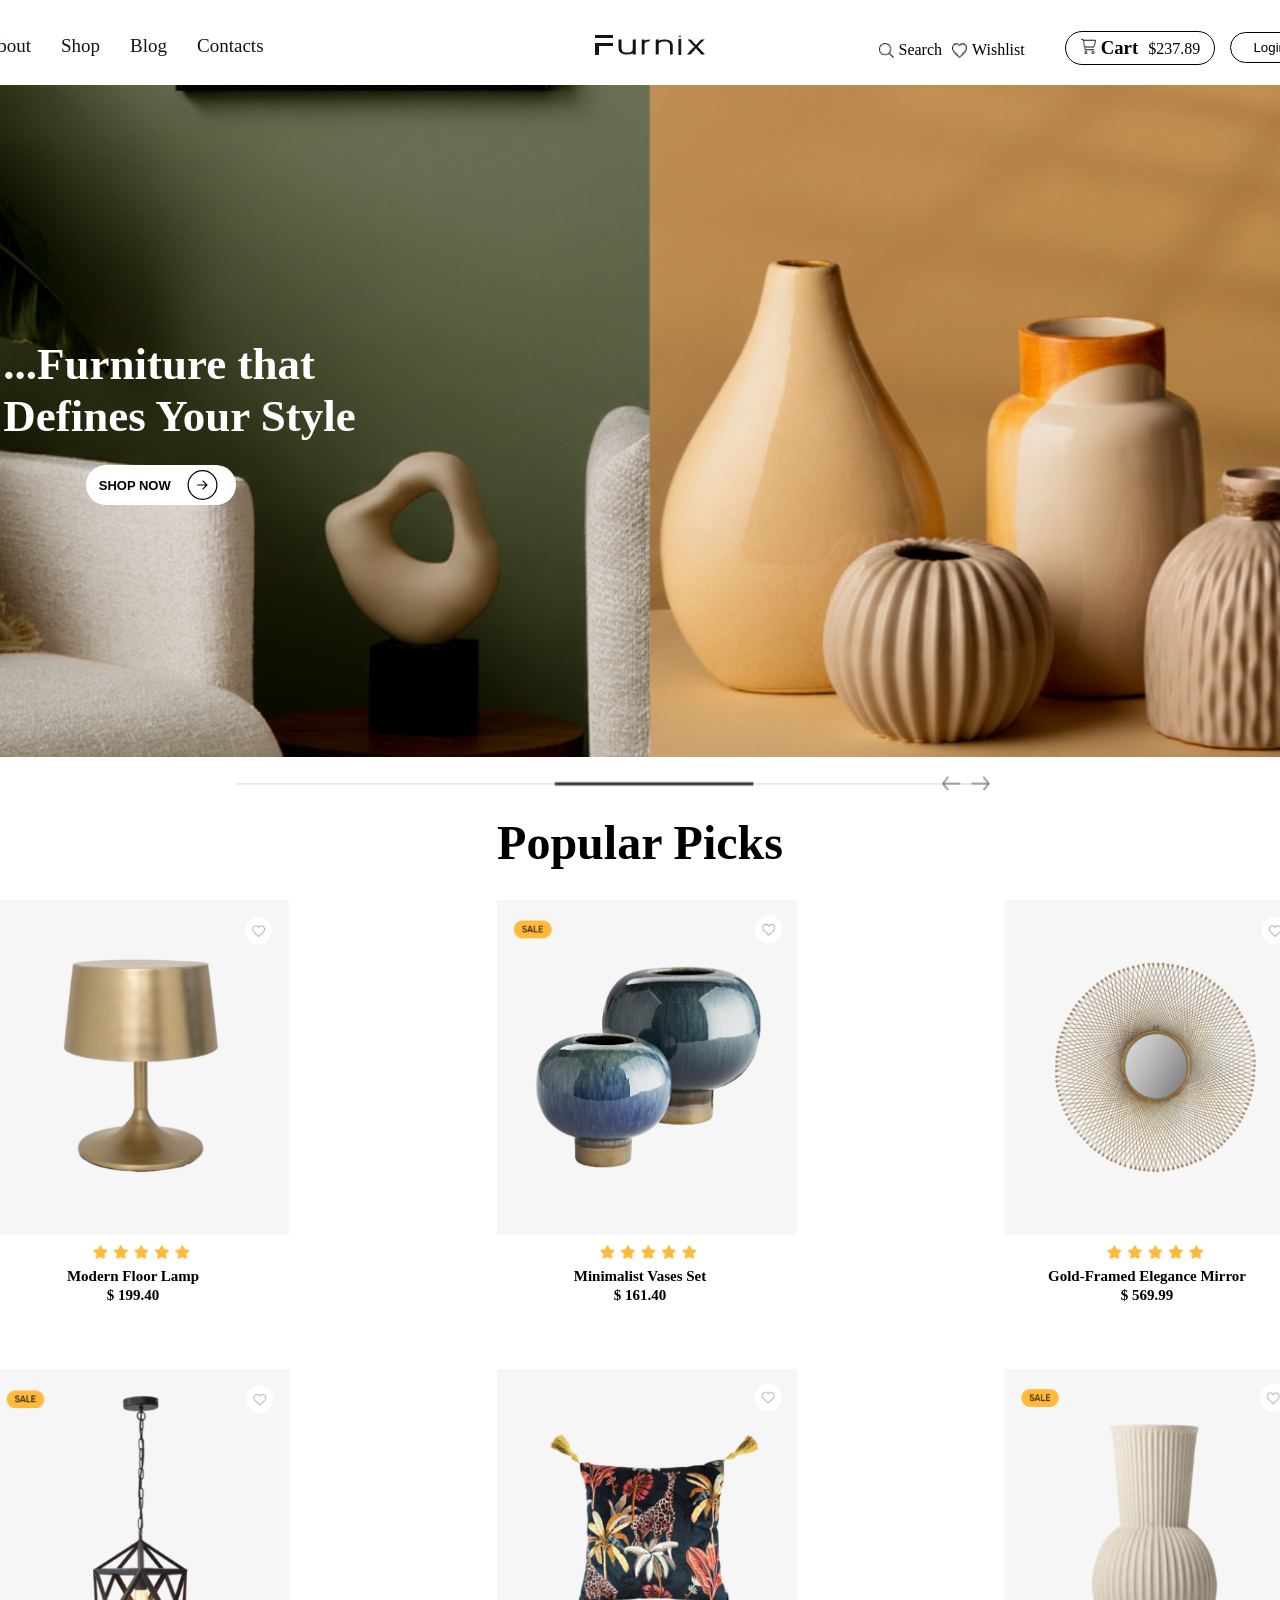
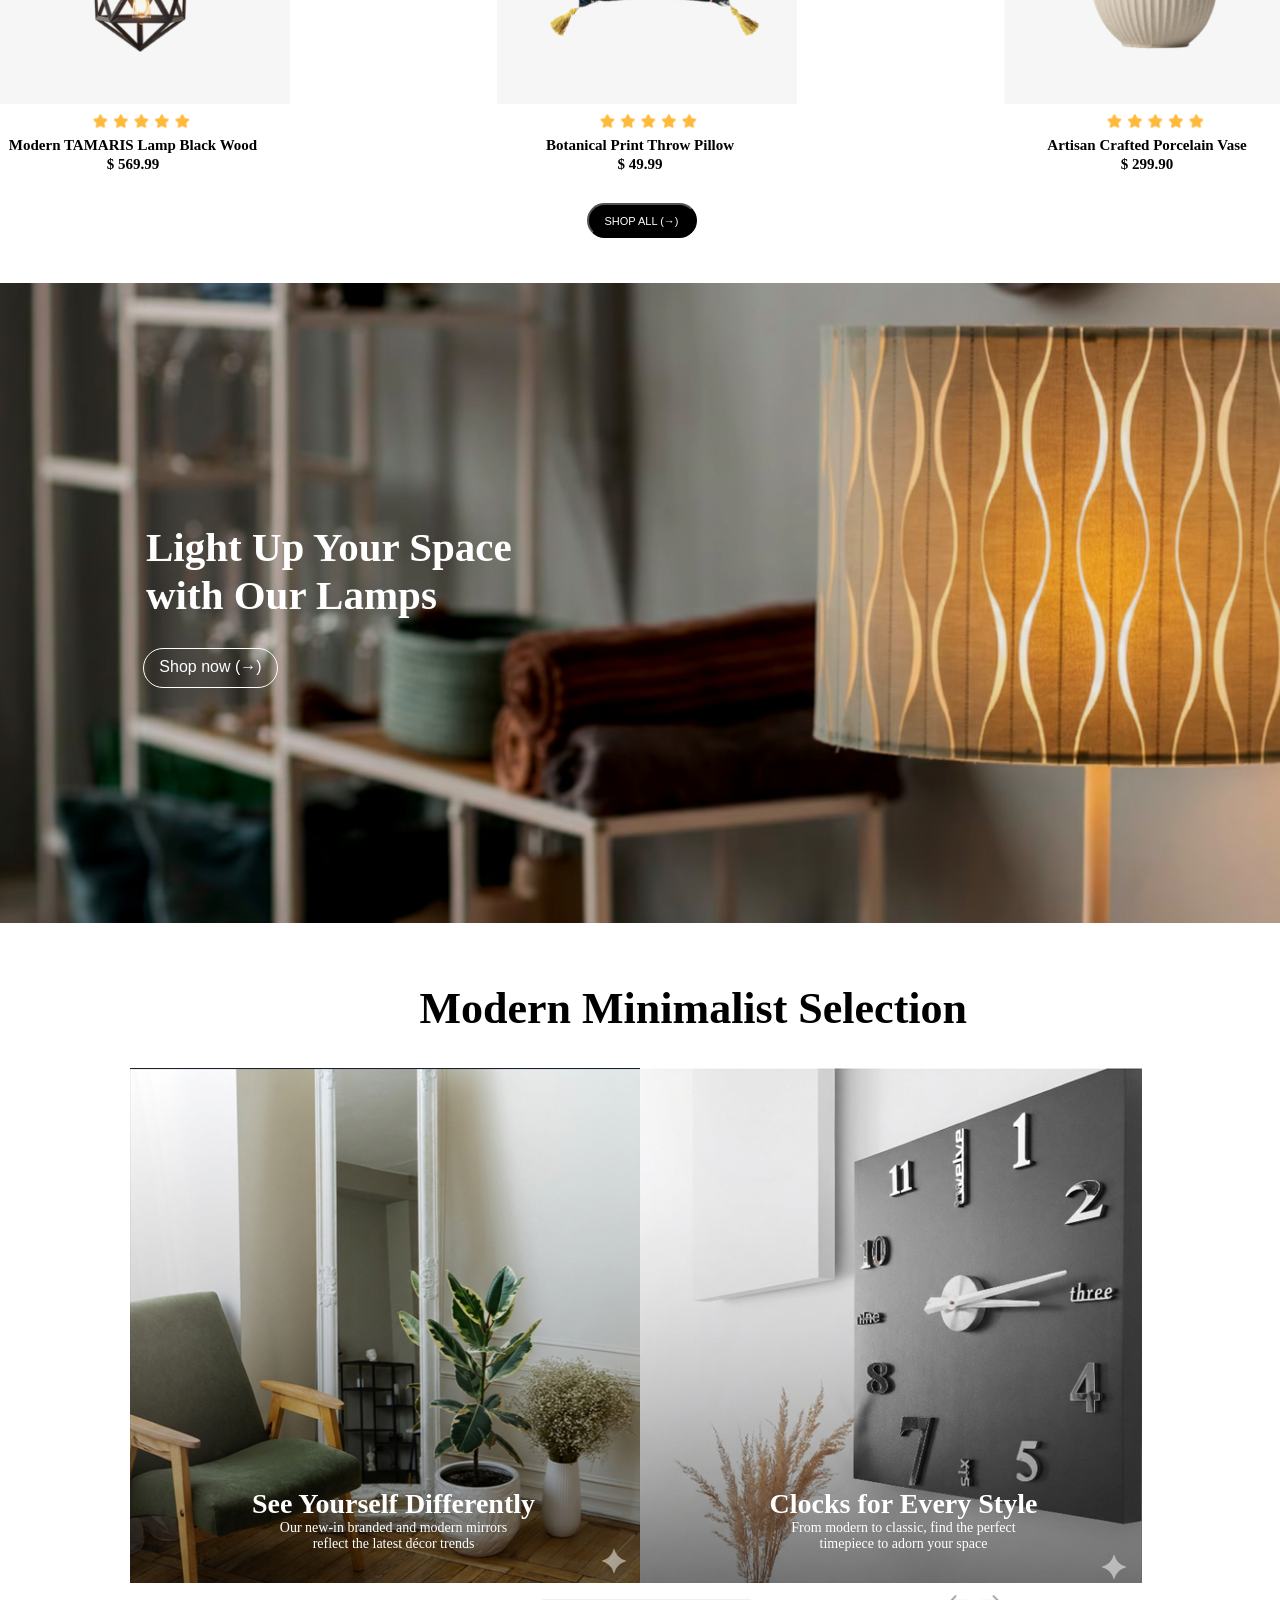
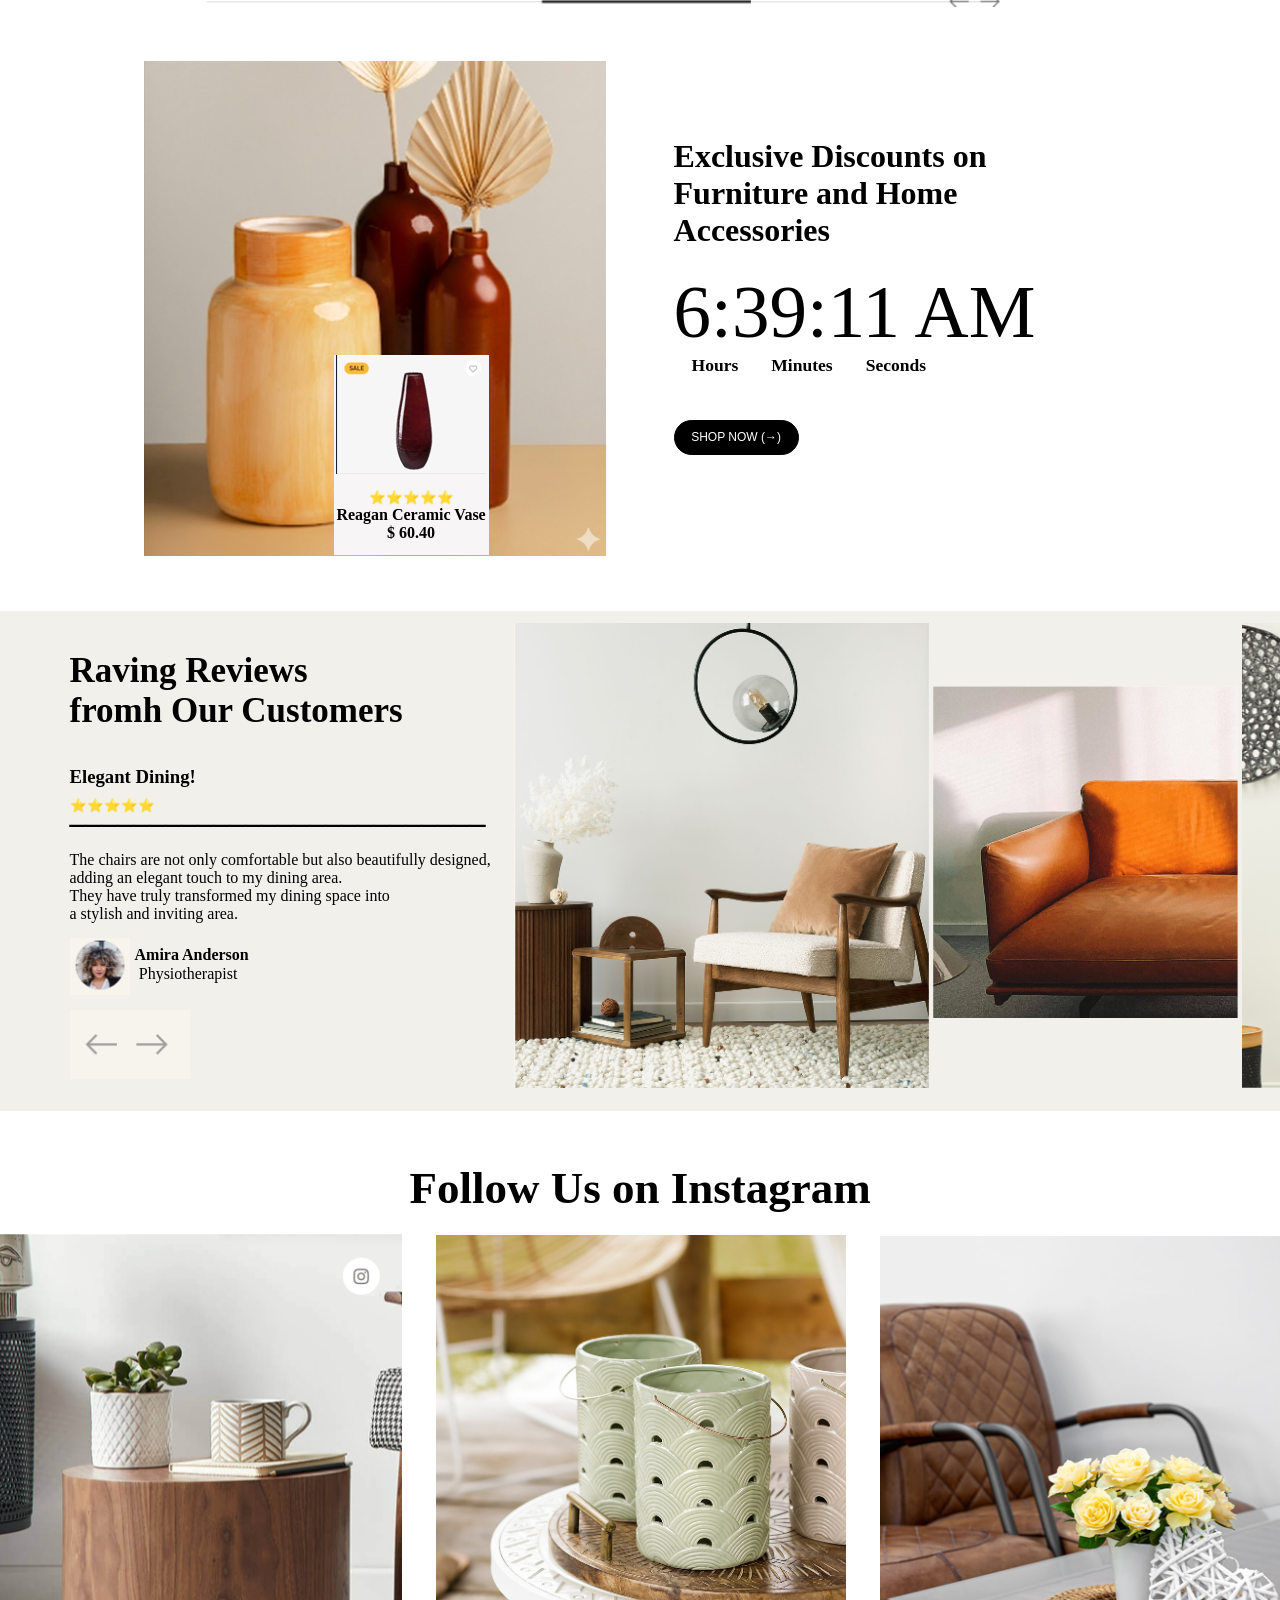
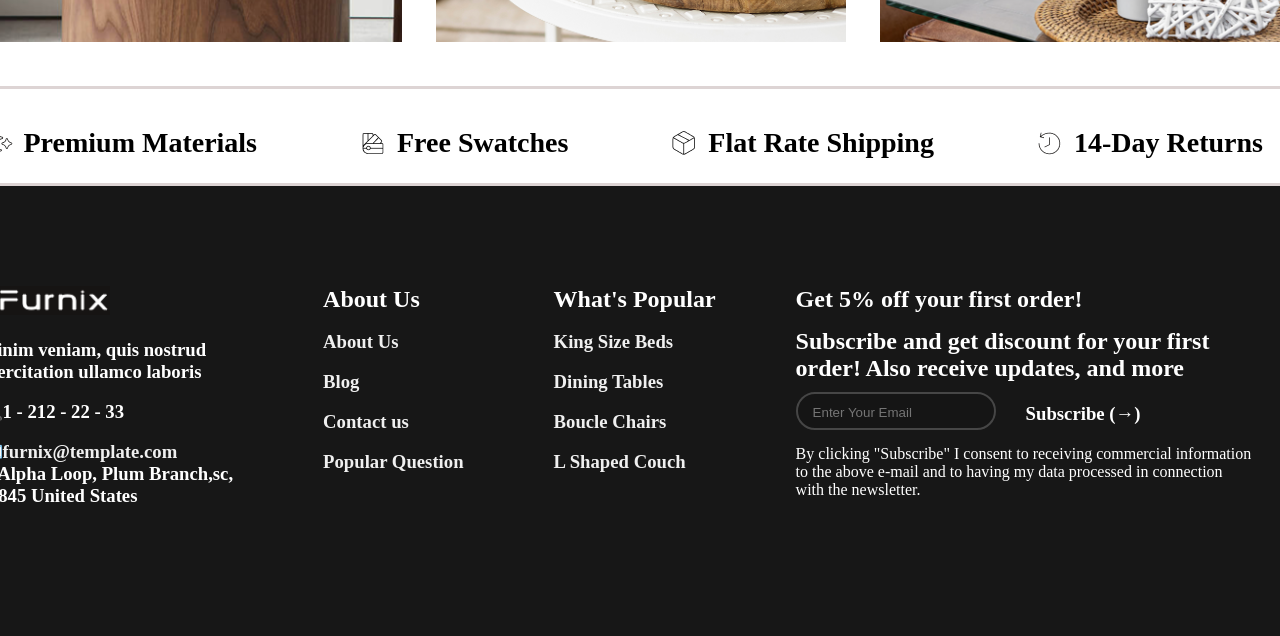
==== commit 11b5846c: "feat:New html css" ====
--- a/Index.htm/Index.html
+++ b/Index.htm/Index.html
@@ -55,13 +55,17 @@
             fill="none"
             viewBox="0 0 74 74"
             height="30"
-            width="30"
-          >
+            width="30">
            <circle stroke-width="3" stroke="black" r="35.5" cy="37" cx="37"></circle>
            <path
            fill="black"
-           d="M25 35.5C24.1716 35.5 23.5 36.1716 23.5 37C23.5 37.8284 24.1716 38.5 25 38.5V35.5ZM49.0607 38.0607C49.6464 37.4749 49.6464 36.5251 49.0607 35.9393L39.5147 26.3934C38.9289 25.8076 37.9792 25.8076 37.3934 26.3934C36.8076 26.9792 36.8076 27.9289 37.3934 28.5147L45.8787 37L37.3934 45.4853C36.8076 46.0711 36.8076 47.0208 37.3934 47.6066C37.9792 48.1924 38.9289 48.1924 39.5147 47.6066L49.0607 38.0607ZM25 38.5L48 38.5V35.5L25 35.5V38.5Z"
-           ></path>
+           d="M25 35.5C24.1716 35.5 23.5 36.1716 23.5 37C23.5 37.8284 24.1716 38.5 25 
+           38.5V35.5ZM49.0607 38.0607C49.6464 37.4749 49.6464 36.5251 49.0607 35.9393L39.5147
+           26.3934C38.9289 25.8076 37.9792 25.8076 37.3934 26.3934C36.8076 26.9792 36.8076 27.9289
+           37.3934 28.5147L45.8787 37L37.3934 45.4853C36.8076 46.0711 36.8076 47.0208 37.3934
+           47.6066C37.9792 48.1924 38.9289 48.1924 39.5147 47.6066L49.0607 38.0607ZM25 38.5L48
+           38.5V35.5L25 35.5V38.5Z">
+         </path>
            </svg> </button></a>
           </div>
            <img class="section_img" src="/img.fayl/Skrinshot 2026-01-13 184321.png" alt="">
